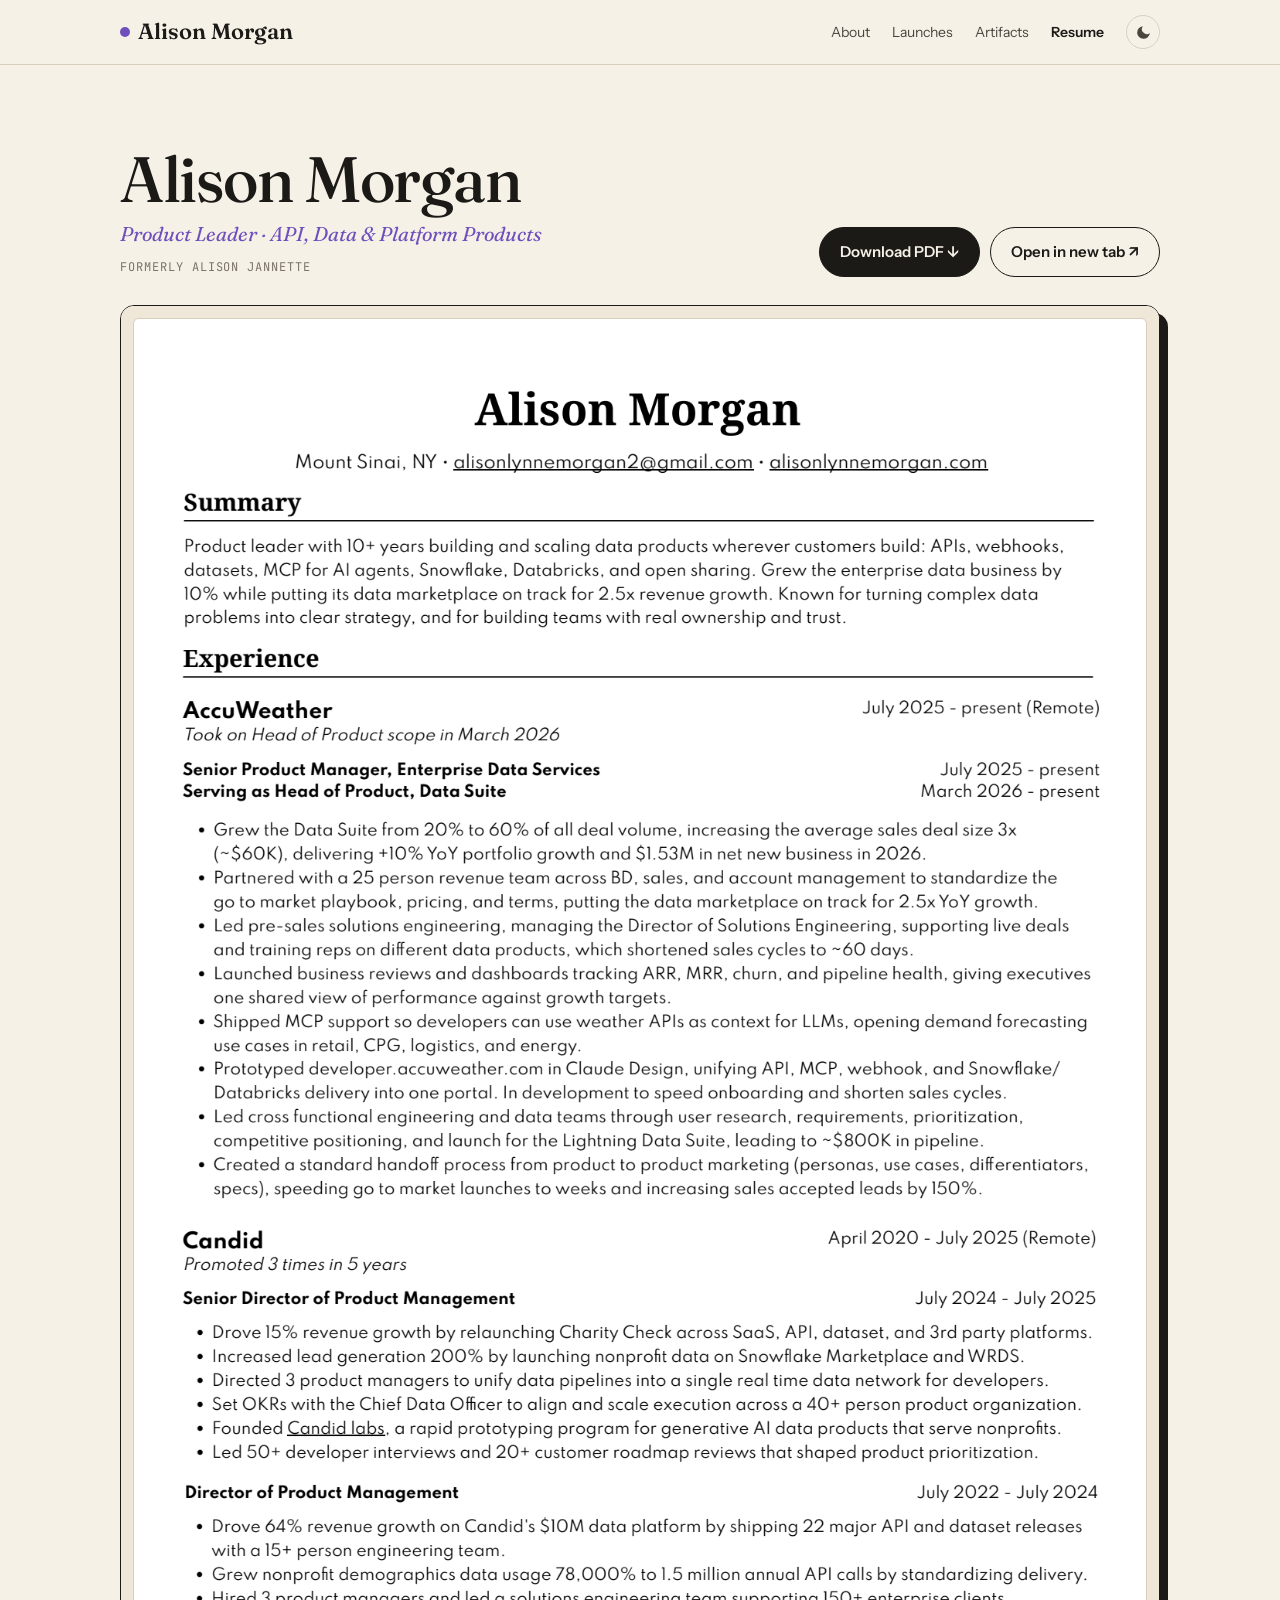
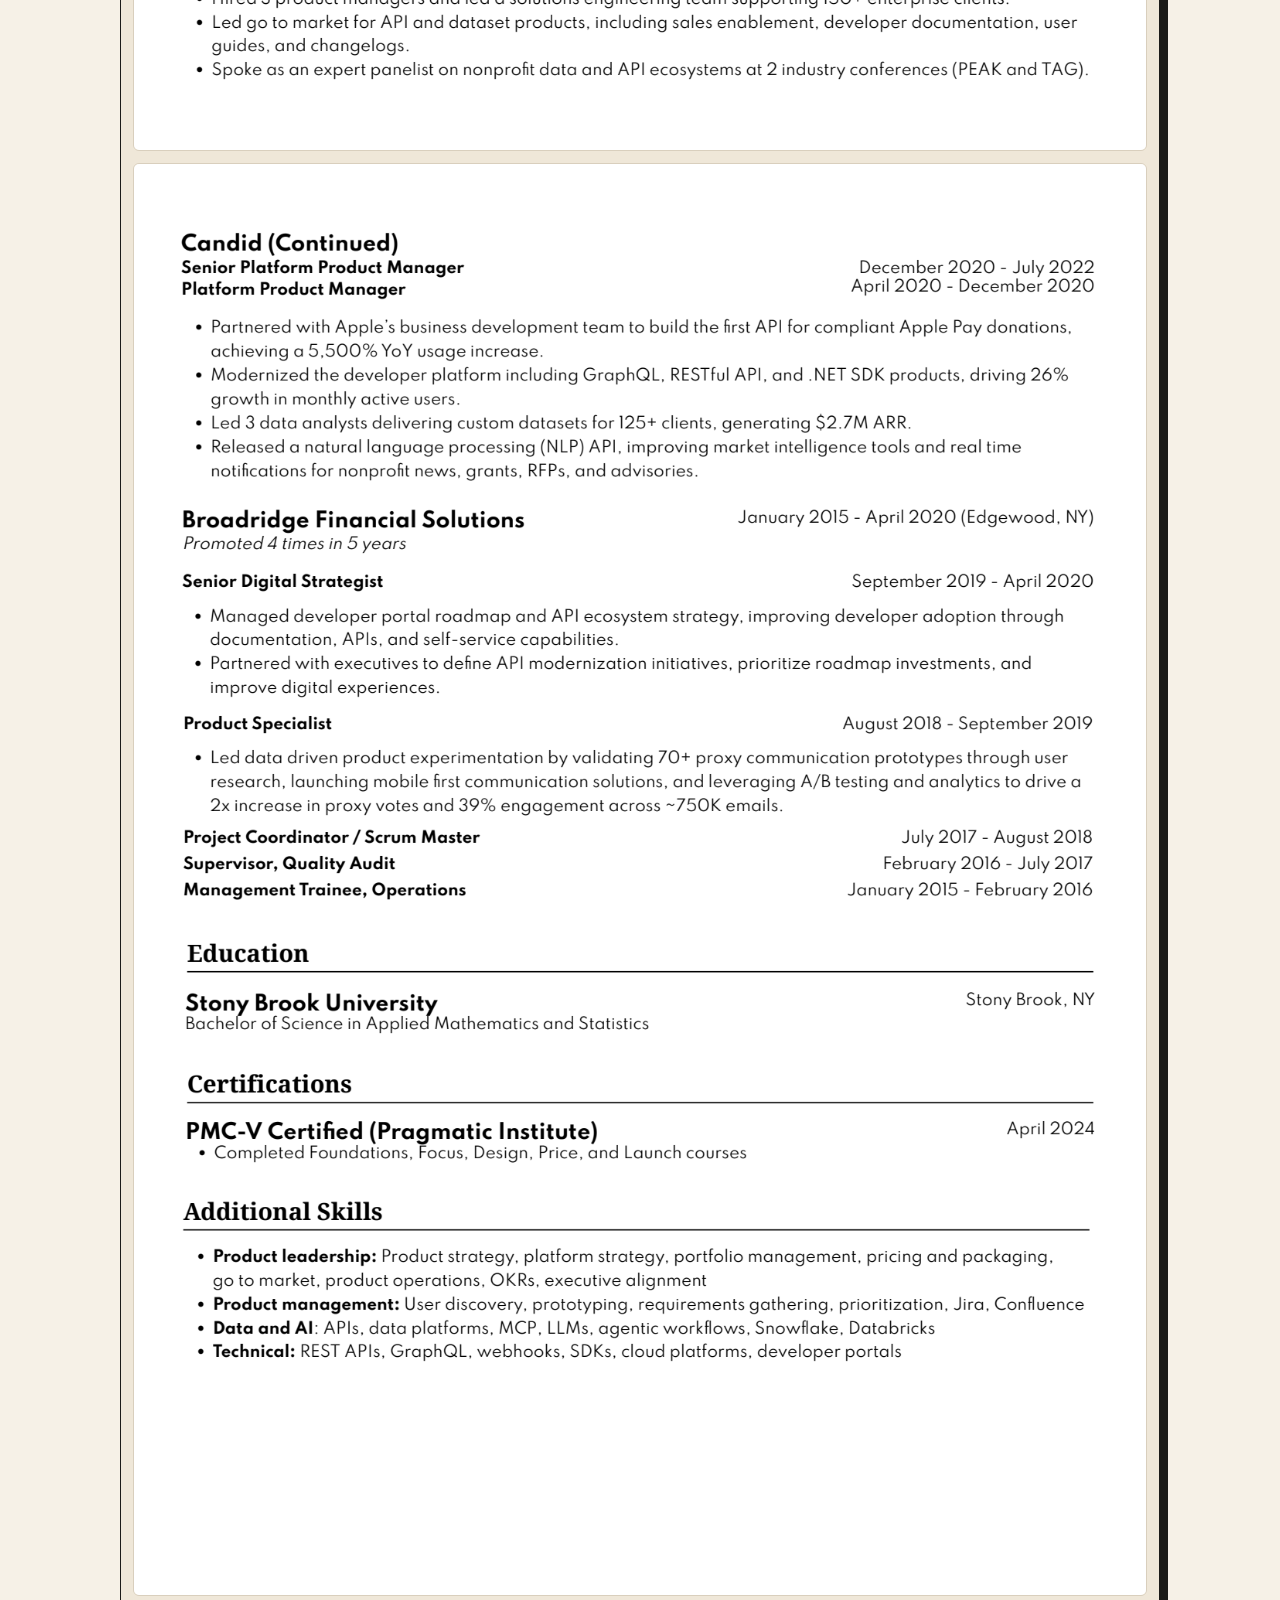
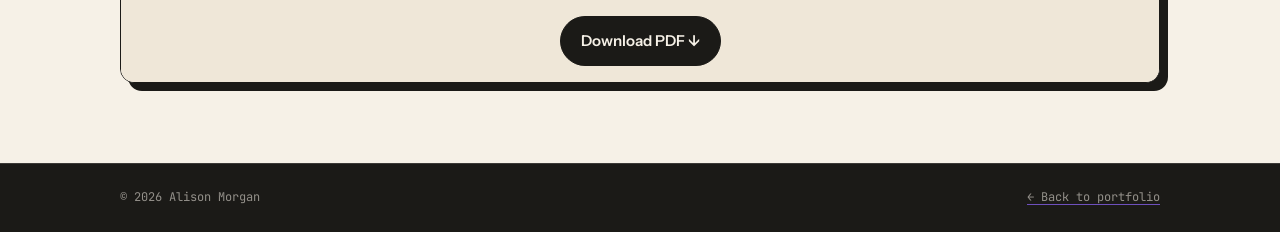
==== resume.html @ 5f5b8d7d "Platform section: sharper intro and 'How AI expands access' patterns Co-Authored-By: Claude Opus 5.5" ====
<!doctype html>
<html lang="en">
<head>
  <meta charset="utf-8">
  <meta name="viewport" content="width=device-width, initial-scale=1">
  <title>Resume — Alison Morgan</title>
  <meta name="description" content="Resume of Alison Morgan (formerly Alison Jannette), product leader for API, data, and platform products. View or download the PDF.">
  <link rel="preconnect" href="https://fonts.googleapis.com">
  <link rel="preconnect" href="https://fonts.gstatic.com" crossorigin>
  <link href="https://fonts.googleapis.com/css2?family=Fraunces:ital,opsz,wght,SOFT,WONK@0,9..144,300..700,0..100,0..1;1,9..144,300..700,0..100,0..1&family=Instrument+Sans:wght@400..700&family=JetBrains+Mono:wght@400;500&display=swap" rel="stylesheet">
  <link rel="stylesheet" href="assets/styles.css?v=20260927h">
  <script>try{var t=localStorage.getItem("theme");if(t==="light"||t==="dark")document.documentElement.setAttribute("data-theme",t);}catch(e){}</script>
  <link rel="icon" href="data:image/svg+xml,<svg xmlns='http://www.w3.org/2000/svg' viewBox='0 0 100 100'><circle cx='50' cy='50' r='40' fill='%236e50bd'/></svg>">
</head>
<body>

  <header class="nav">
    <div class="wrap">
      <a class="logo" href="./"><span class="dot"></span>Alison&nbsp;Morgan</a>
      <nav class="nav-links" aria-label="Primary">
        <a href="./#about">About</a>
        <a href="./#launches">Launches</a>
        <a href="./#artifacts">Artifacts</a>
        <a class="keep" href="resume" aria-current="page">Resume</a>
        <button class="theme-toggle" type="button" aria-label="Toggle dark mode" title="Toggle light / dark mode">
          <svg class="icon-moon" viewBox="0 0 24 24" aria-hidden="true"><path d="M21 12.8A9 9 0 1 1 11.2 3a7 7 0 0 0 9.8 9.8z"/></svg>
          <svg class="icon-sun" viewBox="0 0 24 24" aria-hidden="true"><circle cx="12" cy="12" r="4.5"/><path d="M12 1.5v3M12 19.5v3M1.5 12h3M19.5 12h3M4.6 4.6l2.1 2.1M17.3 17.3l2.1 2.1M4.6 19.4l2.1-2.1M17.3 6.7l2.1-2.1"/></svg>
        </button>
      </nav>
    </div>
  </header>

  <main class="resume-page">
    <div class="wrap">
      <div class="resume-head">
        <div>
          <h1>Alison Morgan</h1>
          <div class="role">Product Leader · API, Data &amp; Platform Products</div>
          <p class="aka">formerly Alison Jannette</p>
        </div>
        <div class="resume-actions">
          <a class="btn" href="Alison_Morgan_Resume.pdf" download="Alison_Morgan_Resume.pdf">Download PDF ↓</a>
          <a class="btn ghost" href="Alison_Morgan_Resume.pdf" target="_blank" rel="noopener">Open in new tab ↗</a>
        </div>
      </div>

      <!-- To update: replace Alison_Morgan_Resume.pdf and the page images in assets/resume/ -->
      <div class="resume-embed">
        <object class="resume-pdf" data="Alison_Morgan_Resume.pdf#navpanes=0&amp;pagemode=none&amp;view=FitH" type="application/pdf" aria-label="Alison Morgan resume (PDF)">
          <!-- Shown when the browser can't display PDFs inline -->
          <div class="resume-pages resume-fallback">
            <img src="assets/resume/page-1.png" alt="Alison Morgan resume, page 1" width="1309" height="1851">
            <img src="assets/resume/page-2.png" alt="Alison Morgan resume, page 2" width="1309" height="1851" loading="lazy">
          </div>
        </object>
        <div class="resume-pages resume-mobile">
          <img src="assets/resume/page-1.png" alt="Alison Morgan resume, page 1" width="1309" height="1851">
          <img src="assets/resume/page-2.png" alt="Alison Morgan resume, page 2" width="1309" height="1851" loading="lazy">
          <a class="btn" href="Alison_Morgan_Resume.pdf" download="Alison_Morgan_Resume.pdf">Download PDF ↓</a>
        </div>
      </div>
    </div>
  </main>

  <footer>
    <div class="wrap">
      <span>© <span data-year>2026</span> Alison Morgan</span>
      <span><a href="./">← Back to portfolio</a></span>
    </div>
  </footer>

  <script src="assets/script.js?v=20260927h"></script>
</body>
</html>
---- assets/styles.css ----
/* ==========================================================================
   Product Portfolio — styles
   Modern + classic by default. A little funky once you flip "after hours".
   ========================================================================== */

:root {
  --paper: #f6f1e7;
  --paper-2: #efe7d8;
  --card: #fffdf8;
  --ink: #1b1a17;
  --ink-2: #4a463f;
  --muted: #7a7368;
  --line: #d9cfbd;
  --accent: #6e50bd;        /* lavender */
  --accent-ink: #fffdf8;
  --pop: #3b5bdb;           /* cobalt */
  --sun: #cbb8f2;           /* light lilac */
  --mint: #9ad1b9;
  --on-ink-accent: var(--sun); /* accent used on ink-colored sections */
  --on-accent: #ffffff;       /* text on the accent color */

  --serif: "Fraunces", Georgia, "Times New Roman", serif;
  --sans: "Instrument Sans", "Helvetica Neue", Arial, sans-serif;
  --mono: "JetBrains Mono", ui-monospace, Menlo, monospace;

  --radius: 14px;
  --maxw: 1120px;
  --gutter: clamp(16px, 4vw, 40px);
  --shadow: 4px 4px 0 var(--ink);
}

@media (prefers-color-scheme: dark) {
  :root:not([data-theme="light"]) {
    --paper: #16150f;
    --paper-2: #1e1c16;
    --card: #211f18;
    --ink: #f3ecdd;
    --ink-2: #cfc6b4;
    --muted: #978f80;
    --line: #3a362c;
    --accent: #b9a3ff;
    --accent-ink: #16150f;
    --pop: #8aa2ff;
    --on-ink-accent: #6e50bd;
    --on-accent: #16150f;
  }
}
:root[data-theme="dark"] {
  --paper: #16150f;
  --paper-2: #1e1c16;
  --card: #211f18;
  --ink: #f3ecdd;
  --ink-2: #cfc6b4;
  --muted: #978f80;
  --line: #3a362c;
  --accent: #b9a3ff;
  --accent-ink: #16150f;
  --pop: #8aa2ff;
  --on-ink-accent: #6e50bd;
  --on-accent: #16150f;
}

/* ---------- After-hours (weird) mode palette ---------- */
body.weird {
  --accent: #ff3d8b;        /* hot pink */
  --pop: #7c3aed;           /* grape */
  --sun: #c6f432;           /* chartreuse */
}

/* ---------- Base ---------- */
*, *::before, *::after { box-sizing: border-box; }
html { scroll-behavior: smooth; }
body {
  margin: 0;
  background: var(--paper);
  color: var(--ink);
  font-family: var(--sans);
  font-size: 17px;
  line-height: 1.6;
  -webkit-font-smoothing: antialiased;
  transition: background-color .4s ease, color .4s ease;
}
img { max-width: 100%; display: block; }
a { color: inherit; text-decoration-color: var(--accent); text-underline-offset: 3px; }
a:hover { color: var(--accent); }
::selection { background: var(--sun); color: #1b1a17; }

.wrap { max-width: var(--maxw); margin: 0 auto; padding: 0 var(--gutter); }

h1, h2, h3 {
  font-family: var(--serif);
  font-weight: 500;
  line-height: 1.05;
  letter-spacing: -0.02em;
  margin: 0;
  font-variation-settings: "SOFT" 0, "WONK" 0;
  transition: font-variation-settings .5s ease;
}
body.weird h1, body.weird h2, body.weird h3 {
  font-variation-settings: "SOFT" 100, "WONK" 1;
}

.eyebrow {
  font-family: var(--mono);
  font-size: 12px;
  letter-spacing: .14em;
  text-transform: uppercase;
  color: var(--muted);
  display: inline-flex;
  align-items: center;
  gap: 10px;
}
.eyebrow::before {
  content: "";
  flex: none;
  width: 22px; height: 2px;
  background: var(--accent);
}
.hero .eyebrow { align-items: flex-start; line-height: 1.6; }
.hero .eyebrow::before { margin-top: .75em; }
@media (max-width: 1100px) { .hero .eyebrow { letter-spacing: .06em; } }
@media (max-width: 520px) {
  .hero .eyebrow { font-size: min(10px, 2.6vw); letter-spacing: 0; white-space: nowrap; }
  .hero .eyebrow::before { display: none; }
}

/* ---------- Nav ---------- */
.nav {
  position: sticky; top: 0; z-index: 50;
  background: color-mix(in srgb, var(--paper) 88%, transparent);
  backdrop-filter: blur(10px);
  border-bottom: 1px solid var(--line);
}
.nav .wrap {
  display: flex; align-items: center; justify-content: space-between;
  gap: 16px; height: 64px;
}
.logo {
  font-family: var(--serif);
  font-size: 22px;
  font-weight: 600;
  text-decoration: none;
  display: inline-flex; align-items: center; gap: 8px;
}
.logo .dot {
  width: 10px; height: 10px; border-radius: 50%;
  background: var(--accent);
  transition: transform .3s ease;
}
.logo:hover .dot { transform: scale(1.6); }
.nav-links { display: flex; align-items: center; gap: 22px; }
.nav-links a {
  font-size: 14px; text-decoration: none; color: var(--ink-2);
}
.nav-links a:hover, .nav-links a[aria-current="page"] { color: var(--ink); }
.nav-links a[aria-current="page"] { font-weight: 600; }

.theme-toggle {
  display: inline-grid; place-items: center; width: 34px; height: 34px; padding: 0;
  border-radius: 50%; border: 1px solid var(--line); background: none; color: var(--ink-2); cursor: pointer;
  transition: border-color .2s ease, color .2s ease, transform .3s ease;
}
.theme-toggle:hover { border-color: var(--ink); color: var(--ink); transform: rotate(-15deg); }
.theme-toggle svg { width: 17px; height: 17px; fill: none; stroke: currentColor; stroke-width: 1.8; stroke-linecap: round; stroke-linejoin: round; }
.theme-toggle .icon-moon path { fill: currentColor; stroke: none; }
.theme-toggle .icon-sun { display: none; }
:root[data-theme="dark"] .theme-toggle .icon-sun { display: block; }
:root[data-theme="dark"] .theme-toggle .icon-moon { display: none; }
@media (prefers-color-scheme: dark) {
  :root:not([data-theme="light"]) .theme-toggle .icon-sun { display: block; }
  :root:not([data-theme="light"]) .theme-toggle .icon-moon { display: none; }
}


.menu-btn { display: none; }

@media (max-width: 760px) {
  .nav-links a:not(.keep) { display: none; }
  .nav-links { gap: 12px; }
}

/* ---------- Buttons ---------- */
.btn {
  display: inline-flex; align-items: center; gap: 8px;
  font-family: var(--sans); font-weight: 600; font-size: 15px;
  padding: 12px 20px; border-radius: 999px;
  border: 1.5px solid var(--ink);
  background: var(--ink); color: var(--paper);
  text-decoration: none; cursor: pointer;
  transition: transform .15s ease, box-shadow .15s ease;
}
.btn:hover { color: var(--paper); transform: translate(-2px, -2px); box-shadow: 4px 4px 0 var(--accent); }
.btn.ghost { background: transparent; color: var(--ink); }
.btn.ghost:hover { color: var(--ink); box-shadow: 4px 4px 0 var(--ink); }

/* ---------- Hero ---------- */
.hero { padding: clamp(56px, 10vw, 120px) 0 clamp(40px, 7vw, 80px); position: relative; overflow: hidden; }
.hero-grid {
  display: grid; grid-template-columns: 1.4fr 1fr; gap: clamp(32px, 6vw, 72px); align-items: center;
}
.hero h1 {
  font-size: clamp(40px, 6.4vw, 84px);
  margin: 18px 0 24px;
}
.hero h1 em {
  font-style: italic; color: var(--accent);
}
.squiggle {
  position: relative; white-space: nowrap;
}
.squiggle svg {
  position: absolute; left: 0; right: 0; bottom: -0.12em; width: 100%; height: .28em;
  overflow: visible;
}
.squiggle path { stroke: var(--sun); stroke-width: 6; fill: none; stroke-linecap: round; }
.aka {
  font-family: var(--mono); font-size: 12px; letter-spacing: .08em; text-transform: uppercase;
  color: var(--muted); margin: 0;
}
.hero .aka { margin: 6px 0 20px; }
.resume-head .aka { margin-top: 8px; }
.hero .lede { font-size: clamp(18px, 2vw, 21px); color: var(--ink-2); max-width: 34em; margin: 0 0 32px; }
.hero-cta { display: flex; flex-wrap: wrap; gap: 12px; }

.portrait {
  position: relative; aspect-ratio: 4 / 5; max-width: 380px; justify-self: end; width: 100%;
}
.portrait .frame {
  position: absolute; inset: 0;
  border-radius: 200px 200px var(--radius) var(--radius);
  background:
    radial-gradient(circle at 30% 30%, var(--sun) 0 18%, transparent 19%),
    radial-gradient(circle at 72% 62%, var(--mint) 0 24%, transparent 25%),
    linear-gradient(160deg, var(--paper-2), var(--line));
  border: 1.5px solid var(--ink);
  overflow: hidden;
  display: grid; place-items: center;
  font-family: var(--serif); font-size: 120px; color: var(--ink);
}
.portrait .frame img { position: absolute; inset: 0; width: 100%; height: 100%; object-fit: cover; object-position: 50% 20%; }
.portrait .shadow {
  position: absolute; inset: 0; transform: translate(12px, 12px);
  border-radius: 200px 200px var(--radius) var(--radius);
  background: var(--accent); z-index: -1;
}


@media (max-width: 860px) {
  .hero-grid { grid-template-columns: 1fr; }
  .portrait { justify-self: start; max-width: 260px; order: -1; }
}

/* ---------- Marquee ---------- */
.marquee {
  border-block: 1.5px solid var(--ink);
  background: var(--ink); color: var(--paper);
  overflow: hidden; white-space: nowrap;
  font-family: var(--serif); font-style: italic; font-size: 22px;
  padding: 12px 0;
}
.marquee .track { display: inline-flex; gap: 40px; animation: scroll 70s linear infinite; padding-left: 40px; }
.marquee span::after { content: "✺"; margin-left: 40px; color: var(--on-ink-accent); font-style: normal; }
@keyframes scroll { to { transform: translateX(-50%); } }
@media (prefers-reduced-motion: reduce) {
  .marquee .track { animation: none; }
  * { transition: none !important; animation: none !important; }
}

/* ---------- Sections ---------- */
section { padding: clamp(64px, 9vw, 112px) 0; }
.section-head {
  display: flex; align-items: end; justify-content: space-between; gap: 24px; flex-wrap: wrap;
  margin-bottom: 48px;
}
.section-head h2 { font-size: clamp(38px, 5.5vw, 64px); }
.section-head p { max-width: 30em; color: var(--ink-2); margin: 0; }

/* ---------- About ---------- */
.about-grid { display: grid; grid-template-columns: 1fr 1.3fr; gap: clamp(32px, 6vw, 80px); }
.about-grid .pull {
  font-family: var(--serif); font-size: clamp(26px, 3.2vw, 36px); line-height: 1.2;
  font-style: italic; margin: 0;
}
.about-grid .pull::before { content: "“"; color: var(--accent); font-size: 1.6em; line-height: 0; vertical-align: -0.35em; margin-right: 4px; }
.about-grid .pull::after { content: "”"; color: var(--accent); font-size: 1.6em; line-height: 0; vertical-align: -0.35em; margin-left: 2px; }
.about-body p { margin: 0 0 1.1em; color: var(--ink-2); }
.principles { display: grid; grid-template-columns: repeat(3, 1fr); gap: 16px; margin-top: 56px; }
.principle {
  border-top: 1.5px solid var(--ink); padding-top: 16px;
}
.principle h3 { font-size: 22px; margin-bottom: 6px; }
.principle p { margin: 0; color: var(--ink-2); font-size: 15px; }
@media (max-width: 860px) {
  .about-grid, .principles { grid-template-columns: 1fr; }
}

/* ---------- Platform framework ---------- */
.platform { padding-top: 0; }
.pf { display: grid; gap: 16px; }
.pf-step {
  display: flex; align-items: center; gap: 10px;
  font-family: var(--mono); font-size: 13px; letter-spacing: .12em; text-transform: uppercase; color: var(--ink);
  margin-bottom: 16px;
}
.pf-step span {
  display: inline-grid; place-items: center; width: 26px; height: 26px; border-radius: 50%;
  background: var(--accent); color: var(--on-accent); font-size: 13px; letter-spacing: 0; flex: none;
}
.pf-flow { display: grid; grid-template-columns: 1fr auto 1fr auto 1fr; gap: 12px; align-items: stretch; }
.pf-stage {
  background: var(--card); border: 1.5px solid var(--ink); border-radius: var(--radius); padding: 22px;
}
.pf-stage ul { list-style: none; margin: 0; padding: 0; display: grid; gap: 14px; }
.pf-stage li { border-left: 3px solid var(--sun); padding-left: 12px; }
.pf-stage li b { display: block; font-family: var(--serif); font-weight: 500; font-size: 18px; line-height: 1.2; }
.pf-stage li span { font-size: 14px; color: var(--ink-2); }
.pf-arrow { align-self: center; font-size: 26px; color: var(--accent); line-height: 1; }
.pf-sub { margin: -6px 0 14px; font-size: 14px; color: var(--ink-2); }
.pf-channels { display: flex; flex-wrap: wrap; gap: 8px; }
.pf-channels span {
  font-family: var(--mono); font-size: 12px; padding: 6px 12px; border-radius: 999px;
  border: 1.5px solid var(--ink); background: var(--paper);
}
.pf-channels span.ai { background: var(--sun); color: #1b1a17; }
@media (max-width: 960px) {
  .pf-flow { grid-template-columns: 1fr; }
  .pf-arrow { justify-self: center; transform: rotate(90deg); }
}
.pf-enable {
  border: 1.5px dashed var(--accent); border-radius: var(--radius); padding: 22px; margin-top: 4px;
  background: color-mix(in srgb, var(--sun) 18%, transparent);
}
.pf-enable .pf-step { justify-content: center; margin-bottom: 18px; }
.pf-roles { display: grid; grid-template-columns: repeat(4, 1fr); gap: 16px; }
.pf-roles b { display: block; font-family: var(--serif); font-weight: 500; font-size: 18px; margin-bottom: 4px; }
.pf-roles span { font-size: 14px; color: var(--ink-2); }
.pf-ai {
  margin-top: 28px; display: grid; grid-template-columns: 1fr 2fr; gap: 28px; align-items: start;
}
.pf-ai-head h3 { font-size: clamp(26px, 3vw, 34px); margin-bottom: 10px; }
.pf-ai-head p { margin: 0; color: var(--ink-2); }
.pf-ai-grid { display: grid; grid-template-columns: 1fr 1fr; gap: 14px; }
.pf-ai-grid > div {
  background: var(--card); border: 1.5px solid var(--ink); border-radius: 12px; padding: 16px 18px;
}
.pf-ai-grid b { display: block; font-family: var(--serif); font-weight: 500; font-size: 18px; margin-bottom: 4px; }
.pf-ai-grid span { font-size: 14px; color: var(--ink-2); }
@media (max-width: 860px) { .pf-ai { grid-template-columns: 1fr; gap: 16px; } }
@media (max-width: 560px) { .pf-ai-grid { grid-template-columns: 1fr; } }
.pf-practice { display: grid; grid-template-columns: 1fr 1fr; gap: 14px; margin-top: 28px; }
.pf-case { border-top: 1.5px solid var(--ink); padding-top: 14px; }
.pf-case p { margin: 8px 0 0; font-size: 15px; color: var(--ink-2); }
.pf-case b { color: var(--ink); }
@media (max-width: 960px) { .pf-roles { grid-template-columns: 1fr 1fr; } }
@media (max-width: 760px) { .pf-roles, .pf-practice { grid-template-columns: 1fr; } }
.pf-note { margin: 22px 0 0; color: var(--ink-2); max-width: 46em; }
@media (max-width: 760px) {
}

/* ---------- Launches ---------- */
.launches { background: var(--paper-2); border-block: 1px solid var(--line); }
.launch-list { display: grid; gap: 28px; }
.initiative {
  background: var(--card); border: 1.5px solid var(--ink); border-radius: var(--radius);
  padding: clamp(22px, 3.5vw, 40px);
  transition: transform .2s ease, box-shadow .2s ease;
}
.initiative:hover { transform: translate(-3px, -3px); }
.initiative:nth-child(3n+1):hover { box-shadow: 6px 6px 0 var(--accent); }
.initiative:nth-child(3n+2):hover { box-shadow: 6px 6px 0 var(--pop); }
.initiative:nth-child(3n+3):hover { box-shadow: 6px 6px 0 var(--sun); }
.initiative-head { display: grid; grid-template-columns: 1fr auto; gap: 28px; align-items: start; }
.co { font-family: var(--mono); font-size: 12px; color: var(--accent); text-transform: uppercase; letter-spacing: .12em; }
.initiative h3 { font-size: clamp(28px, 3.6vw, 40px); margin: 8px 0 14px; }
.initiative-head p { margin: 0 0 16px; color: var(--ink-2); max-width: 44em; }
.tags { display: flex; flex-wrap: wrap; gap: 6px; }
.tag {
  font-family: var(--mono); font-size: 11px; padding: 4px 9px; border-radius: 999px;
  border: 1px solid var(--line); color: var(--ink-2); background: var(--paper);
}
.metrics { display: grid; gap: 14px; text-align: right; min-width: 160px; }
.metric b { display: block; font-family: var(--serif); font-size: clamp(30px, 3.4vw, 40px); font-weight: 500; line-height: 1; color: var(--accent); }
.metric span { font-size: 12px; color: var(--muted); }

.psr { display: grid; grid-template-columns: repeat(3, 1fr); gap: 24px; margin-top: 28px; padding-top: 24px; border-top: 1.5px dashed var(--line); }
.psr h4, .products h4 {
  font-family: var(--mono); font-size: 11px; font-weight: 500; letter-spacing: .14em; text-transform: uppercase;
  color: var(--muted); margin: 0 0 8px; display: flex; align-items: center; gap: 8px;
}
.psr h4::before { content: ""; width: 8px; height: 8px; border-radius: 50%; background: var(--accent); }
.psr div:nth-child(2) h4::before { background: var(--pop); }
.psr div:nth-child(3) h4::before { background: var(--sun); }
.psr p { margin: 0; font-size: 15px; color: var(--ink-2); }
.psr.four { grid-template-columns: repeat(4, 1fr); }
.psr div:nth-child(4) h4::before { background: var(--mint); }
@media (max-width: 1000px) { .psr.four { grid-template-columns: repeat(2, 1fr); } }

.products { margin-top: 28px; }
.product-grid { display: grid; grid-template-columns: repeat(2, 1fr); gap: 14px; }
.product {
  background: var(--paper); border: 1px solid var(--line); border-radius: 10px; padding: 18px;
}
.product h5 { font-family: var(--serif); font-weight: 500; font-size: 20px; margin: 0 0 6px; line-height: 1.15; }
.product p { margin: 0; font-size: 14px; color: var(--ink-2); }
.product .result { margin-top: 10px; font-family: var(--mono); font-size: 12px; color: var(--ink); }
.product .result::before { content: "→ "; color: var(--accent); }
.product .links { display: flex; flex-wrap: wrap; gap: 6px; margin-top: 10px; }
.product .links a {
  font-family: var(--mono); font-size: 11px; text-decoration: none;
  padding: 3px 9px; border-radius: 999px; border: 1px solid var(--ink); color: var(--ink);
}
.product .links a:hover { background: var(--ink); color: var(--paper); }
.product-grid.three { grid-template-columns: repeat(3, 1fr); }
.product .co { font-size: 11px; margin-bottom: 6px; }
.product h5 a { text-decoration: none; }
.more-launches { margin-top: 20px; }
.more-launches > h3 { font-size: clamp(26px, 3vw, 34px); margin-bottom: 18px; }
.more-launches .product { background: var(--card); border: 1.5px solid var(--ink); transition: transform .2s ease, box-shadow .2s ease; }
.more-launches .product:hover { transform: translate(-2px, -2px); box-shadow: 4px 4px 0 var(--ink); }
@media (max-width: 960px) { .product-grid.three { grid-template-columns: repeat(2, 1fr); } }
@media (max-width: 760px) {
  .initiative-head { grid-template-columns: 1fr; gap: 16px; }
  .metrics { text-align: left; grid-template-columns: repeat(2, 1fr); }
  .psr, .psr.four, .product-grid, .product-grid.three { grid-template-columns: 1fr; gap: 16px; }
}

/* ---------- Artifacts ---------- */
.filters { display: flex; flex-wrap: wrap; gap: 8px; margin-bottom: 28px; }
.filter {
  font-family: var(--sans); font-size: 14px; font-weight: 500;
  padding: 8px 14px; border-radius: 999px; border: 1.5px solid var(--ink);
  background: transparent; color: var(--ink); cursor: pointer;
}
.filter[aria-pressed="true"] { background: var(--ink); color: var(--paper); }
.filter:hover:not([aria-pressed="true"]) { background: var(--card); }

.artifact-grid { display: grid; grid-template-columns: repeat(3, 1fr); gap: 20px; }
@media (max-width: 960px) { .artifact-grid { grid-template-columns: repeat(2, 1fr); } }
@media (max-width: 620px) { .artifact-grid { grid-template-columns: 1fr; } }

.artifact {
  position: relative; display: flex; flex-direction: column;
  background: var(--card); border: 1.5px solid var(--ink); border-radius: var(--radius);
  overflow: hidden;
  transition: transform .2s ease, box-shadow .2s ease;
}
.artifact:hover { transform: translate(-3px, -3px) rotate(-0.4deg); box-shadow: var(--shadow); }
body.weird .artifact:nth-child(odd):hover { transform: translate(-3px, -3px) rotate(1.2deg); }
.artifact .card-link { text-decoration: none; color: inherit; }
.artifact .card-link::after { content: ""; position: absolute; inset: 0; z-index: 1; }
.artifact .card-link:focus-visible { outline: none; }
.artifact:has(.card-link:focus-visible) { outline: 3px solid var(--accent); outline-offset: 3px; }
.artifact .body { padding: 20px; display: flex; flex-direction: column; gap: 8px; flex: 1; }
.artifact .date { font-family: var(--mono); font-size: 11px; letter-spacing: .1em; text-transform: uppercase; color: var(--accent); }
.artifact h3 { font-size: 22px; }
.artifact p { margin: 0; color: var(--ink-2); font-size: 15px; }
.artifact .meta {
  margin-top: auto; padding-top: 14px; display: flex; align-items: center; gap: 10px;
  font-family: var(--mono); font-size: 11px; color: var(--muted); text-transform: uppercase; letter-spacing: .08em;
}
.artifact .meta .src { flex: 1 1 0; min-width: 0; }
.artifact .meta .go { color: var(--accent); white-space: nowrap; }
.type-tag {
  position: relative; z-index: 2; cursor: pointer;
  font-family: var(--serif); font-style: italic; font-size: 14px; text-transform: none; letter-spacing: 0;
  color: #1b1a17; padding: 2px 11px; border-radius: 999px; border: 1.5px solid #1b1a17;
  transition: transform .15s ease, box-shadow .15s ease;
}
.type-tag:hover { transform: translate(-1px, -1px); box-shadow: 2px 2px 0 #1b1a17; }
.artifact[data-type="deck"] .type-tag { background: #e3d8fb; }
.artifact[data-type="writing"] .type-tag { background: #d6efe4; }
.artifact[data-type="talk"] .type-tag { background: #f3d6ea; }
.artifact[hidden] { display: none; }

/* ---------- Contact ---------- */
.contact { background: var(--ink); color: var(--paper); text-align: center; }
.contact .eyebrow { color: color-mix(in srgb, var(--paper) 65%, transparent); }
.contact h2 { font-size: clamp(44px, 8vw, 96px); margin: 0 0 20px; }
.contact h2 em { color: var(--on-ink-accent); }
.contact p { color: color-mix(in srgb, var(--paper) 75%, transparent); max-width: 32em; margin: 0 auto 32px; }
.contact .btn { background: var(--paper); color: var(--ink); border-color: var(--paper); }
.contact .btn:hover { color: var(--ink); box-shadow: 4px 4px 0 var(--accent); }
.contact .btn.ghost { background: transparent; color: var(--paper); }
.contact .btn.ghost:hover { color: var(--paper); }
.contact .hero-cta { justify-content: center; }

footer {
  background: var(--ink); color: color-mix(in srgb, var(--paper) 55%, transparent);
  border-top: 1px solid color-mix(in srgb, var(--paper) 15%, transparent);
  font-family: var(--mono); font-size: 12px; padding: 24px 0;
}
footer .wrap { display: flex; justify-content: space-between; gap: 16px; flex-wrap: wrap; }
footer a { color: inherit; }

/* ---------- After-hours: hidden things ---------- */
body:not(.weird) .after-hours { display: none !important; }

.fun-fact {
  font-family: var(--mono); font-size: 13px; color: var(--pop);
  border: 1.5px dashed var(--pop); border-radius: 10px; padding: 10px 14px;
  margin-top: 16px; animation: pop-in .4s cubic-bezier(.3,1.6,.5,1);
}
@keyframes pop-in { from { transform: scale(.85) rotate(-2deg); opacity: 0; } to { transform: none; opacity: 1; } }

.sticker {
  position: absolute; z-index: 5; pointer-events: none;
  font-family: var(--serif); font-style: italic; font-size: 15px;
  background: var(--sun); color: #1b1a17; border: 1.5px solid #1b1a17;
  padding: 8px 14px; border-radius: 999px; box-shadow: 3px 3px 0 #1b1a17;
  animation: pop-in .5s cubic-bezier(.3,1.6,.5,1);
}
.sticker.round {
  width: 96px; height: 96px; border-radius: 50%; display: grid; place-items: center;
  text-align: center; padding: 8px; line-height: 1.1; background: var(--accent); color: #fff;
}

body.weird {
  background-image: radial-gradient(color-mix(in srgb, var(--ink) 9%, transparent) 1px, transparent 1.2px);
  background-size: 22px 22px;
}
body.weird .logo .dot { animation: wobble 2.4s ease-in-out infinite; }
@keyframes wobble { 0%,100% { transform: scale(1); } 50% { transform: scale(1.5) translateY(-2px); } }
body.weird .hero h1 em { display: inline-block; animation: tilt 3s ease-in-out infinite; }
@keyframes tilt { 0%,100% { transform: rotate(-2deg); } 50% { transform: rotate(2deg); } }

.toast {
  position: fixed; left: 50%; bottom: 24px; transform: translate(-50%, 120px);
  background: var(--ink); color: var(--paper); font-family: var(--mono); font-size: 13px;
  padding: 12px 18px; border-radius: 999px; z-index: 100; box-shadow: 4px 4px 0 var(--accent);
  transition: transform .4s cubic-bezier(.3,1.6,.5,1); max-width: calc(100% - 32px);
}
.toast.show { transform: translate(-50%, 0); }

.confetti {
  position: fixed; top: -20px; z-index: 99; pointer-events: none;
  width: 10px; height: 14px; border-radius: 2px;
  animation: fall linear forwards;
}
@keyframes fall { to { transform: translateY(110vh) rotate(720deg); } }

/* ==========================================================================
   Resume page
   ========================================================================== */
.resume-page { padding: clamp(40px, 7vw, 80px) 0; }
.resume {
  background: var(--card); border: 1.5px solid var(--ink); border-radius: var(--radius);
  box-shadow: 8px 8px 0 var(--ink);
  display: grid; grid-template-columns: 300px 1fr; overflow: hidden;
}
.resume-top {
  grid-column: 1 / -1; padding: clamp(28px, 5vw, 48px);
  border-bottom: 1.5px solid var(--ink);
  display: flex; justify-content: space-between; align-items: end; gap: 24px; flex-wrap: wrap;
}
.resume-top h1 { font-size: clamp(44px, 6vw, 72px); }
.resume-top .role { font-family: var(--serif); font-style: italic; font-size: 22px; color: var(--accent); margin-top: 8px; }
.resume-actions { display: flex; gap: 10px; flex-wrap: wrap; }

.resume aside {
  background: var(--paper-2); border-right: 1.5px solid var(--ink);
  padding: clamp(24px, 4vw, 36px);
}
.resume aside h2, .resume-main h2 {
  font-family: var(--mono); font-size: 12px; font-weight: 500; letter-spacing: .14em; text-transform: uppercase;
  color: var(--muted); margin: 0 0 14px;
}
.resume aside section, .resume-main > section { padding: 0; margin-bottom: 36px; }
.resume aside section:last-child { margin-bottom: 0; }
.resume aside ul { list-style: none; padding: 0; margin: 0; font-size: 15px; }
.resume aside li { padding: 5px 0; }
.resume aside .contact-list a { text-decoration: none; }
.resume aside .contact-list a:hover { text-decoration: underline; }
.skill-cloud { display: flex; flex-wrap: wrap; gap: 6px; }
.skill-cloud .tag { background: var(--card); }
.edu b { display: block; font-family: var(--serif); font-weight: 500; font-size: 18px; }
.edu span { color: var(--muted); font-size: 14px; }

.resume-main { padding: clamp(24px, 4vw, 44px); }
.summary { font-family: var(--serif); font-size: 21px; line-height: 1.45; margin: 0; }

.job { position: relative; padding-left: 28px; padding-bottom: 32px; border-left: 1.5px solid var(--line); }
.job:last-child { padding-bottom: 0; border-left-color: transparent; }
.job::before {
  content: ""; position: absolute; left: -8px; top: 6px;
  width: 14px; height: 14px; border-radius: 50%;
  background: var(--card); border: 2px solid var(--accent);
}
.job:first-child::before { background: var(--accent); }
.job-head { display: flex; justify-content: space-between; gap: 12px; flex-wrap: wrap; align-items: baseline; }
.job h3 { font-size: 24px; }
.job .when { font-family: var(--mono); font-size: 12px; color: var(--muted); }
.job .org { font-weight: 600; margin: 4px 0 10px; }
.job .org span { font-weight: 400; color: var(--muted); }
.job ul { margin: 0; padding-left: 18px; color: var(--ink-2); }
.job li { margin-bottom: 6px; }
.job li::marker { color: var(--accent); }

@media (max-width: 860px) {
  .resume { grid-template-columns: 1fr; }
  .resume aside { border-right: 0; border-bottom: 1.5px solid var(--ink); }
}

/* ---------- Resume PDF embed ---------- */
.resume-head {
  display: flex; justify-content: space-between; align-items: end; gap: 20px; flex-wrap: wrap;
  margin-bottom: 28px;
}
.resume-head h1 { font-size: clamp(40px, 6vw, 64px); }
.resume-head .role { font-family: var(--serif); font-style: italic; font-size: 20px; color: var(--accent); margin-top: 6px; }
.resume-embed {
  border: 1.5px solid var(--ink); border-radius: var(--radius); overflow: hidden;
  box-shadow: 8px 8px 0 var(--ink); background: var(--card);
}
.resume-pdf { display: block; width: 100%; height: min(1150px, 85vh); border: 0; background: #fff; }
.resume-pages { display: grid; gap: 12px; padding: 12px; background: var(--paper-2); }
.resume-pages img { width: 100%; height: auto; border: 1px solid var(--line); border-radius: 6px; background: #fff; }
.resume-pages .btn { justify-self: center; margin: 8px 0 4px; }
.resume-fallback { min-height: 100%; }
.resume-mobile { display: none; }
.no-pdf-viewer .resume-pdf { display: none; }
.no-pdf-viewer .resume-mobile { display: grid; }
@media (max-width: 760px) {
  .resume-pdf { display: none; }
  .resume-mobile { display: grid; }
  .resume-embed { box-shadow: 5px 5px 0 var(--ink); }
}

/* ---------- Print (resume) ---------- */
@media print {
  :root { --paper: #fff; --card: #fff; --paper-2: #f6f3ee; --ink: #111; --ink-2: #333; --muted: #666; --line: #ccc; --accent: #5f43ad; }
  body, body.weird { background: #fff !important; font-size: 11pt; }
  .nav, footer, .resume-actions, .after-hours, .sticker, .toast, .no-print { display: none !important; }
  .resume-page { padding: 0; }
  .resume { box-shadow: none; border: 0; }
  .wrap { max-width: none; padding: 0; }
  .job { break-inside: avoid; }
  a { text-decoration: none; }
}
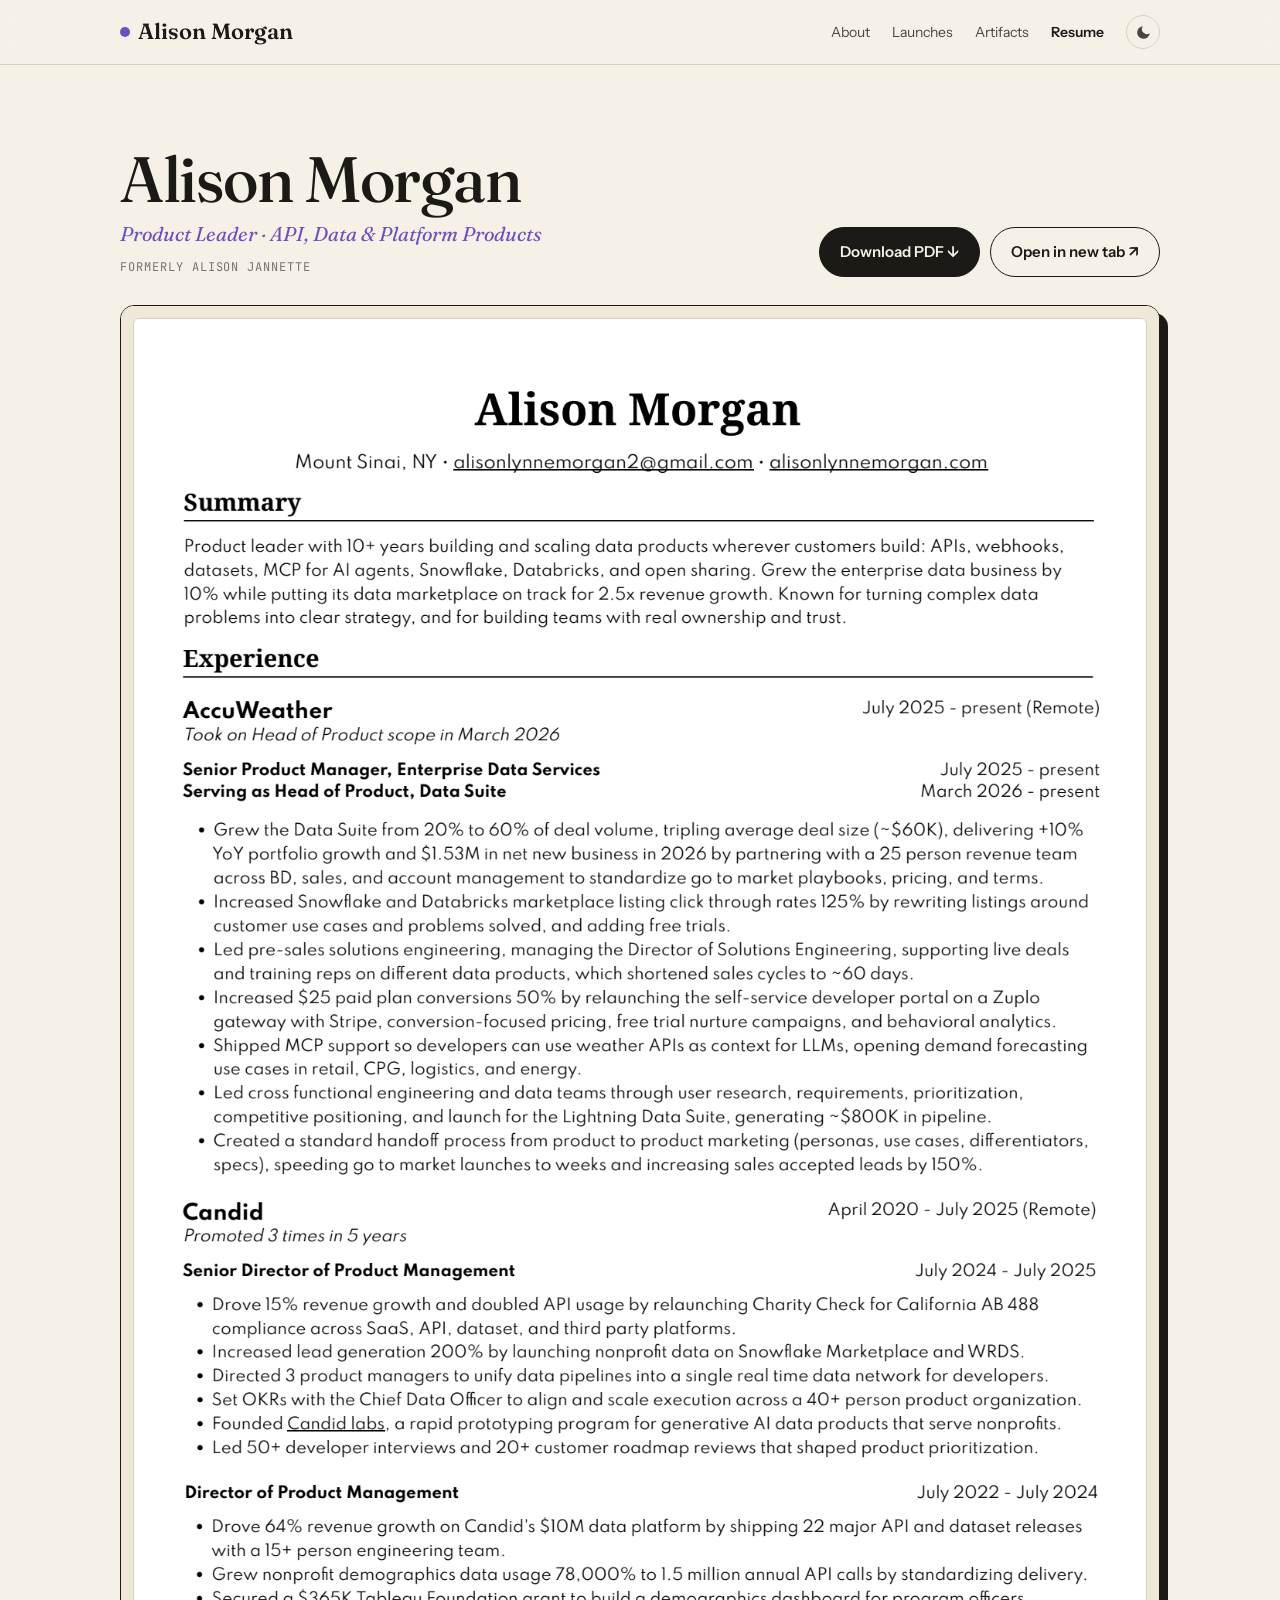
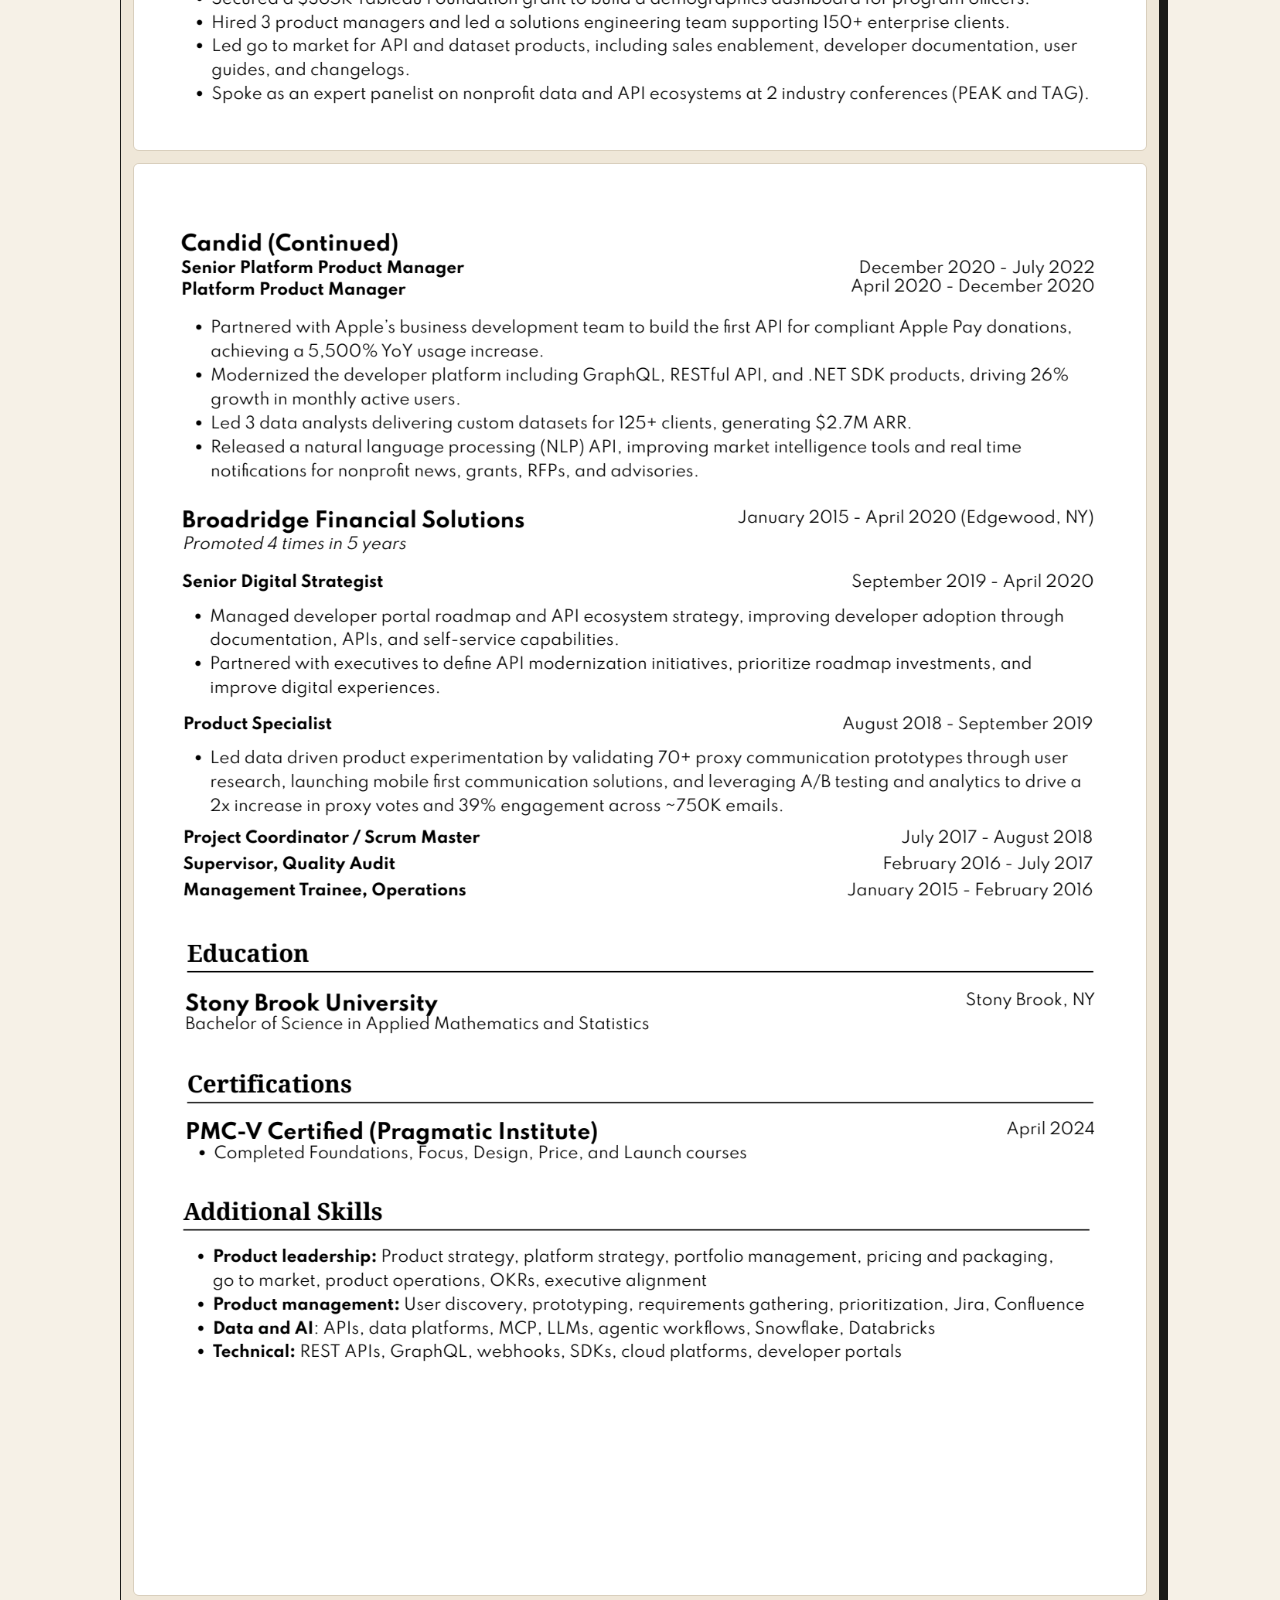
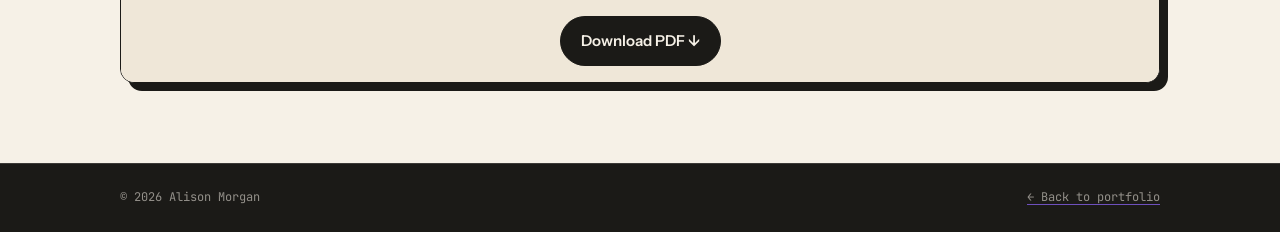
==== commit 5a1fbc92: "Update resume PDF to latest version Co-Authored-By: Claude Opus 5.5 <noreply@anthropic.com> Claude-S" ====
--- a/resume.html
+++ b/resume.html
@@ -8,7 +8,7 @@
   <link rel="preconnect" href="https://fonts.googleapis.com">
   <link rel="preconnect" href="https://fonts.gstatic.com" crossorigin>
   <link href="https://fonts.googleapis.com/css2?family=Fraunces:ital,opsz,wght,SOFT,WONK@0,9..144,300..700,0..100,0..1;1,9..144,300..700,0..100,0..1&family=Instrument+Sans:wght@400..700&family=JetBrains+Mono:wght@400;500&display=swap" rel="stylesheet">
-  <link rel="stylesheet" href="assets/styles.css?v=20260927h">
+  <link rel="stylesheet" href="assets/styles.css?v=20260927j">
   <script>try{var t=localStorage.getItem("theme");if(t==="light"||t==="dark")document.documentElement.setAttribute("data-theme",t);}catch(e){}</script>
   <link rel="icon" href="data:image/svg+xml,<svg xmlns='http://www.w3.org/2000/svg' viewBox='0 0 100 100'><circle cx='50' cy='50' r='40' fill='%236e50bd'/></svg>">
 </head>
@@ -39,24 +39,24 @@
           <p class="aka">formerly Alison Jannette</p>
         </div>
         <div class="resume-actions">
-          <a class="btn" href="Alison_Morgan_Resume.pdf" download="Alison_Morgan_Resume.pdf">Download PDF ↓</a>
-          <a class="btn ghost" href="Alison_Morgan_Resume.pdf" target="_blank" rel="noopener">Open in new tab ↗</a>
+          <a class="btn" href="Alison_Morgan_Resume.pdf?v=r2" download="Alison_Morgan_Resume.pdf">Download PDF ↓</a>
+          <a class="btn ghost" href="Alison_Morgan_Resume.pdf?v=r2" target="_blank" rel="noopener">Open in new tab ↗</a>
         </div>
       </div>
 
       <!-- To update: replace Alison_Morgan_Resume.pdf and the page images in assets/resume/ -->
       <div class="resume-embed">
-        <object class="resume-pdf" data="Alison_Morgan_Resume.pdf#navpanes=0&amp;pagemode=none&amp;view=FitH" type="application/pdf" aria-label="Alison Morgan resume (PDF)">
+        <object class="resume-pdf" data="Alison_Morgan_Resume.pdf?v=r2#navpanes=0&amp;pagemode=none&amp;view=FitH" type="application/pdf" aria-label="Alison Morgan resume (PDF)">
           <!-- Shown when the browser can't display PDFs inline -->
           <div class="resume-pages resume-fallback">
-            <img src="assets/resume/page-1.png" alt="Alison Morgan resume, page 1" width="1309" height="1851">
-            <img src="assets/resume/page-2.png" alt="Alison Morgan resume, page 2" width="1309" height="1851" loading="lazy">
+            <img src="assets/resume/page-1.png?v=r2" alt="Alison Morgan resume, page 1" width="1309" height="1851">
+            <img src="assets/resume/page-2.png?v=r2" alt="Alison Morgan resume, page 2" width="1309" height="1851" loading="lazy">
           </div>
         </object>
         <div class="resume-pages resume-mobile">
-          <img src="assets/resume/page-1.png" alt="Alison Morgan resume, page 1" width="1309" height="1851">
-          <img src="assets/resume/page-2.png" alt="Alison Morgan resume, page 2" width="1309" height="1851" loading="lazy">
-          <a class="btn" href="Alison_Morgan_Resume.pdf" download="Alison_Morgan_Resume.pdf">Download PDF ↓</a>
+          <img src="assets/resume/page-1.png?v=r2" alt="Alison Morgan resume, page 1" width="1309" height="1851">
+          <img src="assets/resume/page-2.png?v=r2" alt="Alison Morgan resume, page 2" width="1309" height="1851" loading="lazy">
+          <a class="btn" href="Alison_Morgan_Resume.pdf?v=r2" download="Alison_Morgan_Resume.pdf">Download PDF ↓</a>
         </div>
       </div>
     </div>
@@ -69,6 +69,6 @@
     </div>
   </footer>
 
-  <script src="assets/script.js?v=20260927h"></script>
+  <script src="assets/script.js?v=20260927j"></script>
 </body>
 </html>
--- a/assets/styles.css
+++ b/assets/styles.css
@@ -296,6 +296,7 @@
 
 /* ---------- Platform framework ---------- */
 .platform { padding-top: 0; }
+.platform .section-head p { max-width: none; flex: 1 1 100%; font-size: clamp(18px, 1.8vw, 21px); }
 .pf { display: grid; gap: 16px; }
 .pf-step {
   display: flex; align-items: center; gap: 10px;
@@ -339,6 +340,9 @@
 }
 .pf-ai-head h3 { font-size: clamp(26px, 3vw, 34px); margin-bottom: 10px; }
 .pf-ai-head p { margin: 0; color: var(--ink-2); }
+.pf-ai-head .pf-ai-more { margin-top: 14px; font-size: 15px; }
+.pf-ai-more a { color: var(--accent); font-weight: 600; text-decoration: none; }
+.pf-ai-more a:hover { text-decoration: underline; }
 .pf-ai-grid { display: grid; grid-template-columns: 1fr 1fr; gap: 14px; }
 .pf-ai-grid > div {
   background: var(--card); border: 1.5px solid var(--ink); border-radius: 12px; padding: 16px 18px;
@@ -353,7 +357,6 @@
 .pf-case b { color: var(--ink); }
 @media (max-width: 960px) { .pf-roles { grid-template-columns: 1fr 1fr; } }
 @media (max-width: 760px) { .pf-roles, .pf-practice { grid-template-columns: 1fr; } }
-.pf-note { margin: 22px 0 0; color: var(--ink-2); max-width: 46em; }
 @media (max-width: 760px) {
 }
 
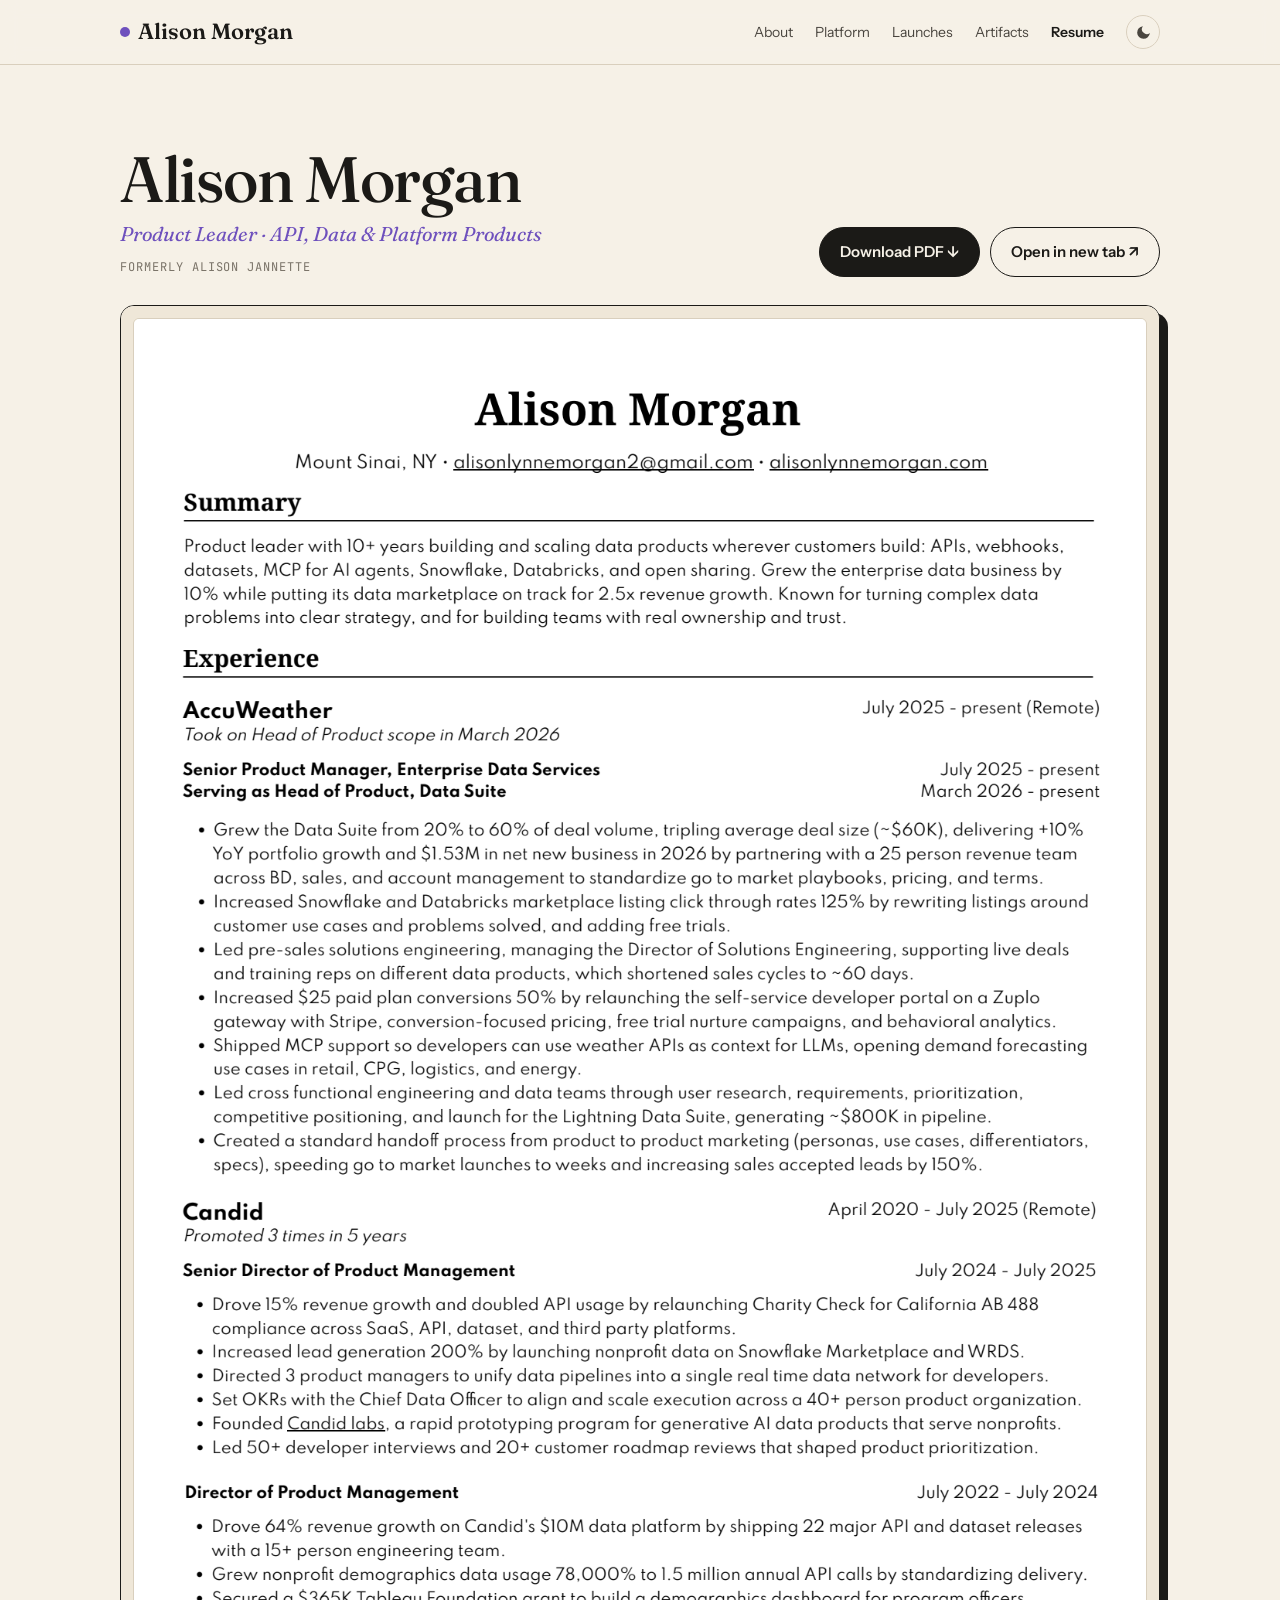
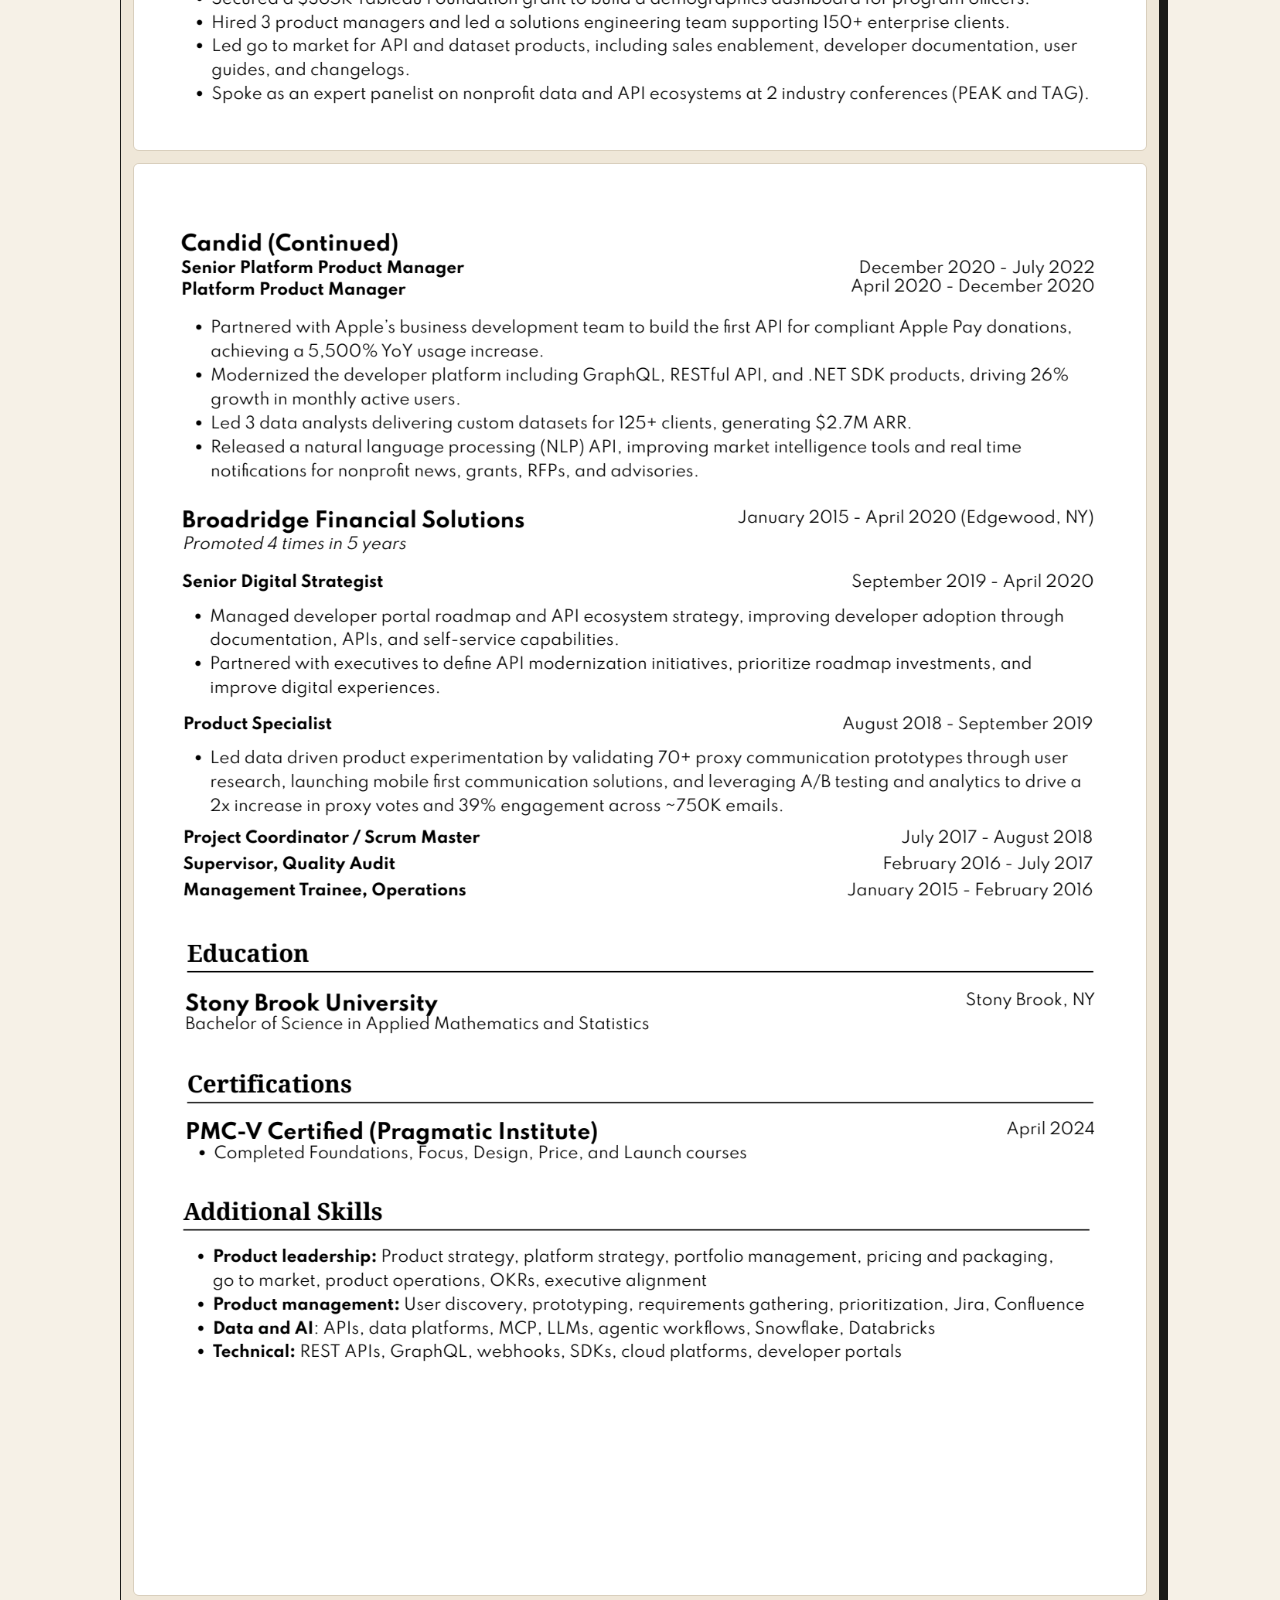
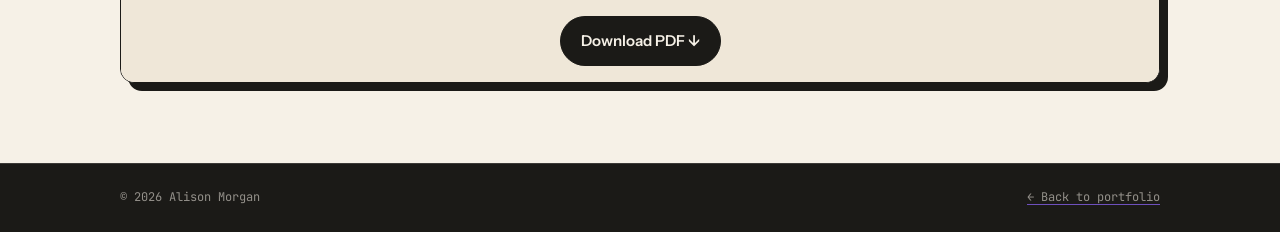
==== commit b1b9ab2a: "Remove KPI ticker, tint platform section, add Platform to nav, Shoptalk Fall 2026 Also offsets ancho" ====
--- a/resume.html
+++ b/resume.html
@@ -8,7 +8,7 @@
   <link rel="preconnect" href="https://fonts.googleapis.com">
   <link rel="preconnect" href="https://fonts.gstatic.com" crossorigin>
   <link href="https://fonts.googleapis.com/css2?family=Fraunces:ital,opsz,wght,SOFT,WONK@0,9..144,300..700,0..100,0..1;1,9..144,300..700,0..100,0..1&family=Instrument+Sans:wght@400..700&family=JetBrains+Mono:wght@400;500&display=swap" rel="stylesheet">
-  <link rel="stylesheet" href="assets/styles.css?v=20260927j">
+  <link rel="stylesheet" href="assets/styles.css?v=20261003b">
   <script>try{var t=localStorage.getItem("theme");if(t==="light"||t==="dark")document.documentElement.setAttribute("data-theme",t);}catch(e){}</script>
   <link rel="icon" href="data:image/svg+xml,<svg xmlns='http://www.w3.org/2000/svg' viewBox='0 0 100 100'><circle cx='50' cy='50' r='40' fill='%236e50bd'/></svg>">
 </head>
@@ -19,6 +19,7 @@
       <a class="logo" href="./"><span class="dot"></span>Alison&nbsp;Morgan</a>
       <nav class="nav-links" aria-label="Primary">
         <a href="./#about">About</a>
+        <a href="./#platform">Platform</a>
         <a href="./#launches">Launches</a>
         <a href="./#artifacts">Artifacts</a>
         <a class="keep" href="resume" aria-current="page">Resume</a>
@@ -69,6 +70,6 @@
     </div>
   </footer>
 
-  <script src="assets/script.js?v=20260927j"></script>
+  <script src="assets/script.js?v=20261003b"></script>
 </body>
 </html>
--- a/assets/styles.css
+++ b/assets/styles.css
@@ -70,6 +70,7 @@
 /* ---------- Base ---------- */
 *, *::before, *::after { box-sizing: border-box; }
 html { scroll-behavior: smooth; }
+section[id] { scroll-margin-top: 64px; }
 body {
   margin: 0;
   background: var(--paper);
@@ -250,19 +251,7 @@
   .portrait { justify-self: start; max-width: 260px; order: -1; }
 }
 
-/* ---------- Marquee ---------- */
-.marquee {
-  border-block: 1.5px solid var(--ink);
-  background: var(--ink); color: var(--paper);
-  overflow: hidden; white-space: nowrap;
-  font-family: var(--serif); font-style: italic; font-size: 22px;
-  padding: 12px 0;
-}
-.marquee .track { display: inline-flex; gap: 40px; animation: scroll 70s linear infinite; padding-left: 40px; }
-.marquee span::after { content: "✺"; margin-left: 40px; color: var(--on-ink-accent); font-style: normal; }
-@keyframes scroll { to { transform: translateX(-50%); } }
 @media (prefers-reduced-motion: reduce) {
-  .marquee .track { animation: none; }
   * { transition: none !important; animation: none !important; }
 }
 
@@ -295,7 +284,10 @@
 }
 
 /* ---------- Platform framework ---------- */
-.platform { padding-top: 0; }
+.platform {
+  background: color-mix(in srgb, var(--sun) 22%, var(--paper));
+  border-block: 1px solid var(--line);
+}
 .platform .section-head p { max-width: none; flex: 1 1 100%; font-size: clamp(18px, 1.8vw, 21px); }
 .pf { display: grid; gap: 16px; }
 .pf-step {
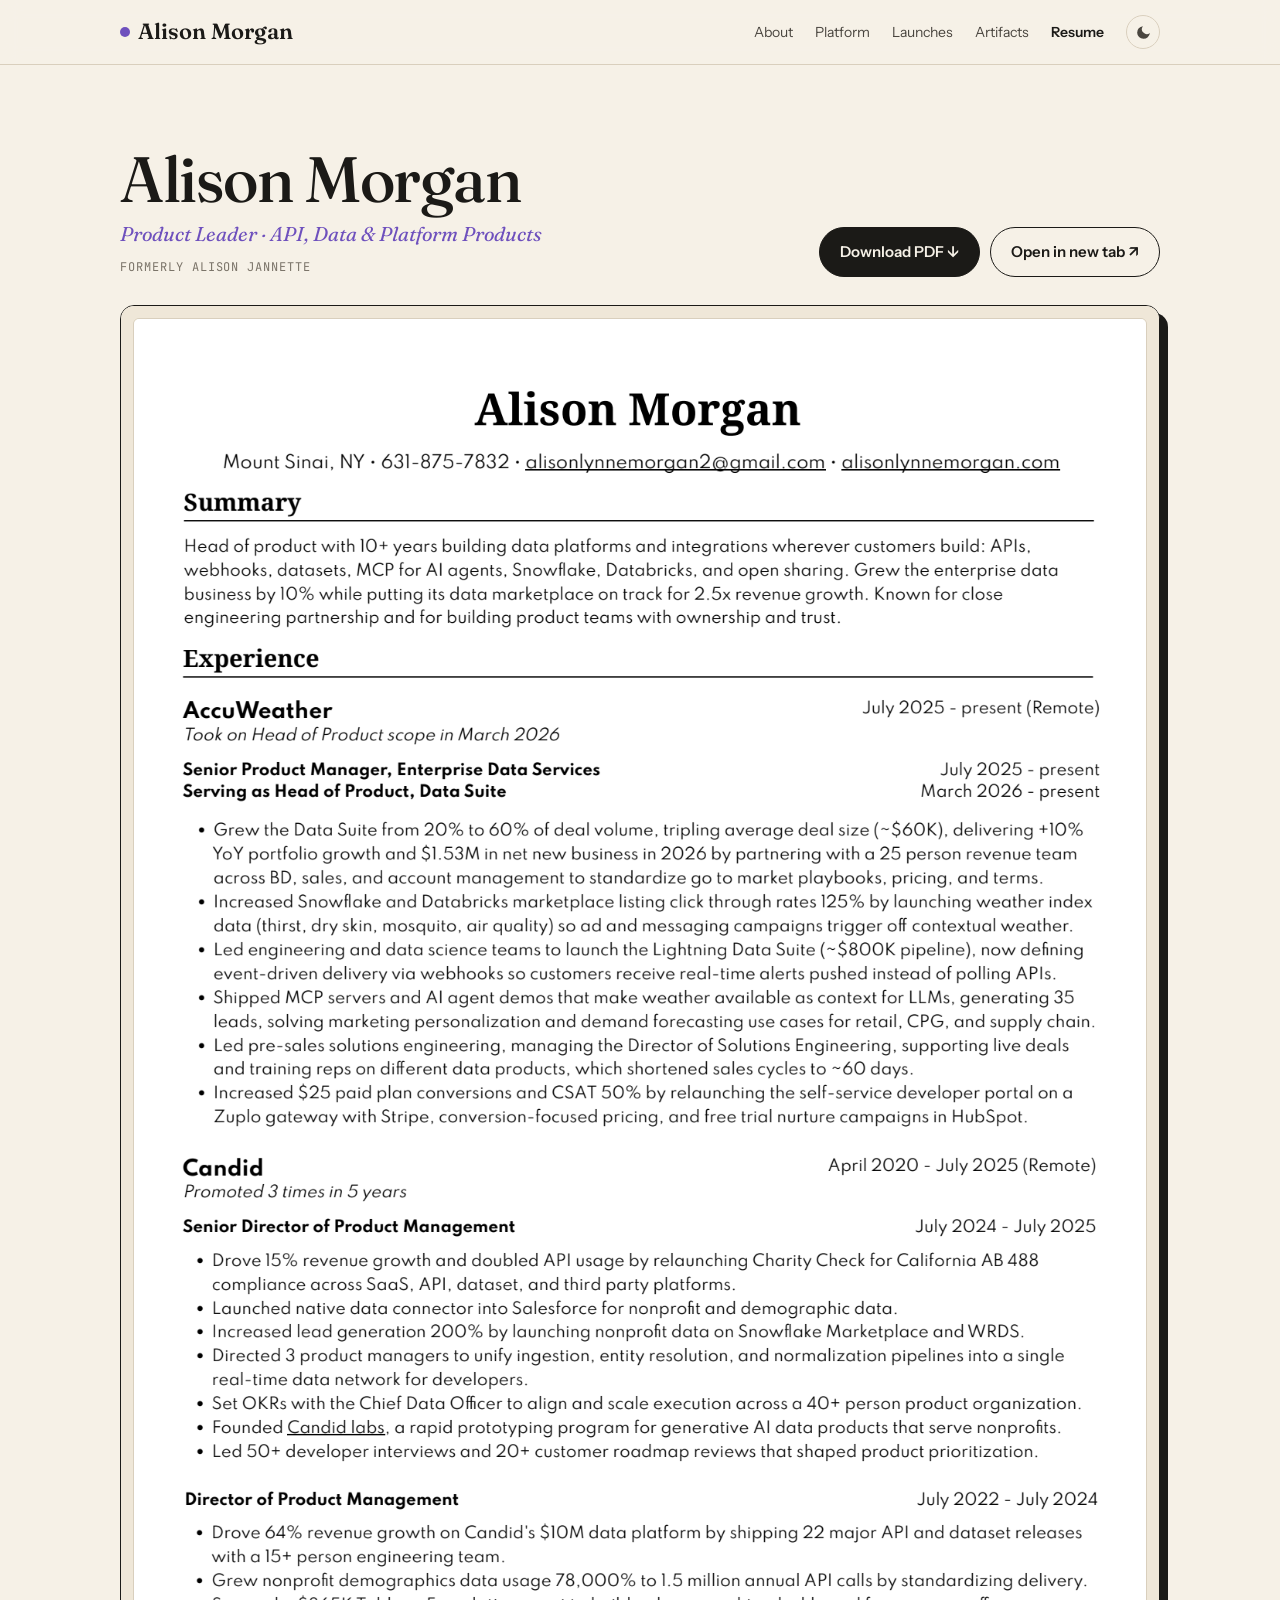
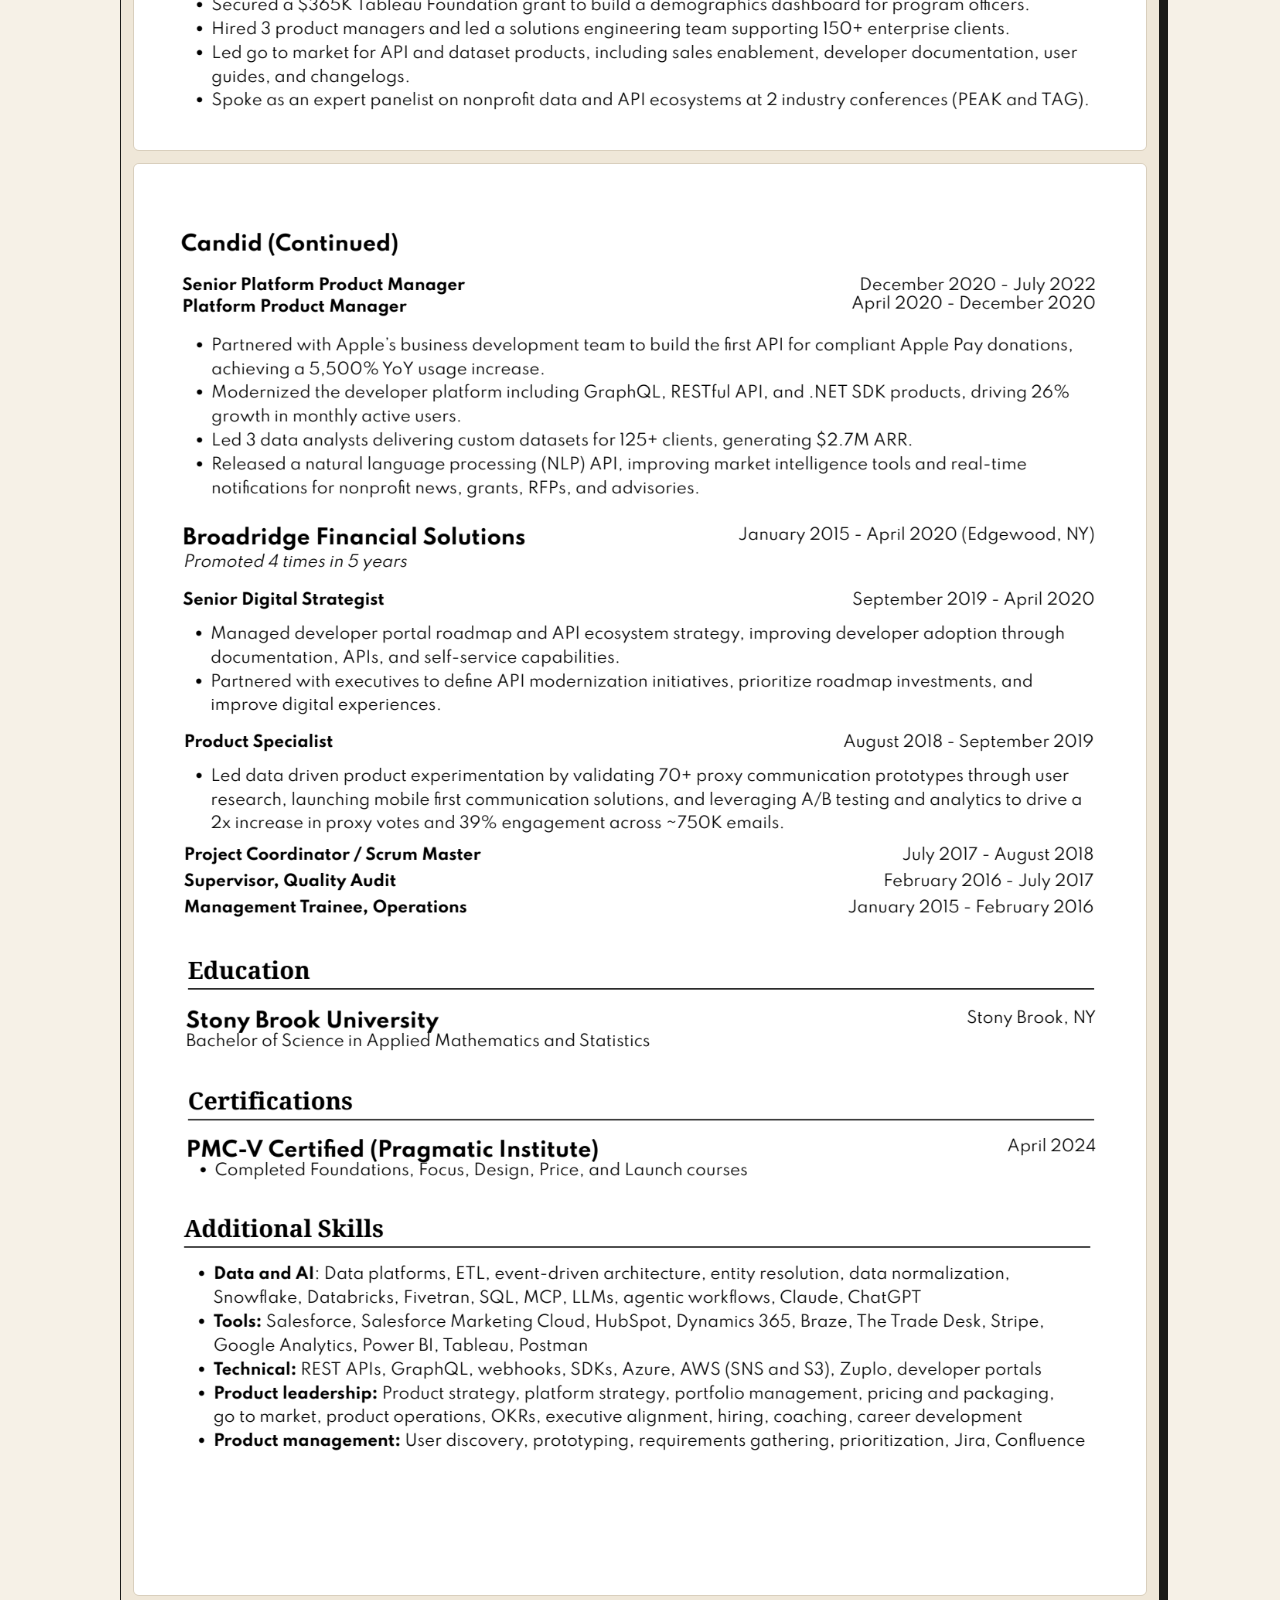
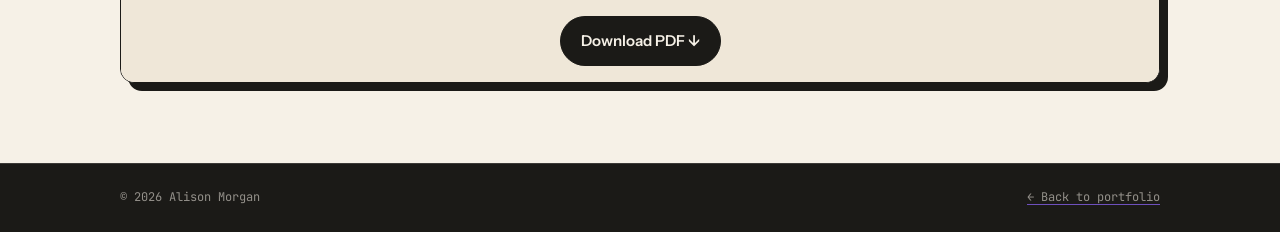
==== commit adc61c03: "Update resume PDF to 10.04.2026 version Co-Authored-By: Claude Opus 5.5 <noreply@anthropic.com> Clau" ====
--- a/resume.html
+++ b/resume.html
@@ -8,7 +8,7 @@
   <link rel="preconnect" href="https://fonts.googleapis.com">
   <link rel="preconnect" href="https://fonts.gstatic.com" crossorigin>
   <link href="https://fonts.googleapis.com/css2?family=Fraunces:ital,opsz,wght,SOFT,WONK@0,9..144,300..700,0..100,0..1;1,9..144,300..700,0..100,0..1&family=Instrument+Sans:wght@400..700&family=JetBrains+Mono:wght@400;500&display=swap" rel="stylesheet">
-  <link rel="stylesheet" href="assets/styles.css?v=20261003b">
+  <link rel="stylesheet" href="assets/styles.css?v=20261003c">
   <script>try{var t=localStorage.getItem("theme");if(t==="light"||t==="dark")document.documentElement.setAttribute("data-theme",t);}catch(e){}</script>
   <link rel="icon" href="data:image/svg+xml,<svg xmlns='http://www.w3.org/2000/svg' viewBox='0 0 100 100'><circle cx='50' cy='50' r='40' fill='%236e50bd'/></svg>">
 </head>
@@ -40,24 +40,24 @@
           <p class="aka">formerly Alison Jannette</p>
         </div>
         <div class="resume-actions">
-          <a class="btn" href="Alison_Morgan_Resume.pdf?v=r2" download="Alison_Morgan_Resume.pdf">Download PDF ↓</a>
-          <a class="btn ghost" href="Alison_Morgan_Resume.pdf?v=r2" target="_blank" rel="noopener">Open in new tab ↗</a>
+          <a class="btn" href="Alison_Morgan_Resume.pdf?v=r3" download="Alison_Morgan_Resume.pdf">Download PDF ↓</a>
+          <a class="btn ghost" href="Alison_Morgan_Resume.pdf?v=r3" target="_blank" rel="noopener">Open in new tab ↗</a>
         </div>
       </div>
 
       <!-- To update: replace Alison_Morgan_Resume.pdf and the page images in assets/resume/ -->
       <div class="resume-embed">
-        <object class="resume-pdf" data="Alison_Morgan_Resume.pdf?v=r2#navpanes=0&amp;pagemode=none&amp;view=FitH" type="application/pdf" aria-label="Alison Morgan resume (PDF)">
+        <object class="resume-pdf" data="Alison_Morgan_Resume.pdf?v=r3#navpanes=0&amp;pagemode=none&amp;view=FitH" type="application/pdf" aria-label="Alison Morgan resume (PDF)">
           <!-- Shown when the browser can't display PDFs inline -->
           <div class="resume-pages resume-fallback">
-            <img src="assets/resume/page-1.png?v=r2" alt="Alison Morgan resume, page 1" width="1309" height="1851">
-            <img src="assets/resume/page-2.png?v=r2" alt="Alison Morgan resume, page 2" width="1309" height="1851" loading="lazy">
+            <img src="assets/resume/page-1.png?v=r3" alt="Alison Morgan resume, page 1" width="1309" height="1851">
+            <img src="assets/resume/page-2.png?v=r3" alt="Alison Morgan resume, page 2" width="1309" height="1851" loading="lazy">
           </div>
         </object>
         <div class="resume-pages resume-mobile">
-          <img src="assets/resume/page-1.png?v=r2" alt="Alison Morgan resume, page 1" width="1309" height="1851">
-          <img src="assets/resume/page-2.png?v=r2" alt="Alison Morgan resume, page 2" width="1309" height="1851" loading="lazy">
-          <a class="btn" href="Alison_Morgan_Resume.pdf?v=r2" download="Alison_Morgan_Resume.pdf">Download PDF ↓</a>
+          <img src="assets/resume/page-1.png?v=r3" alt="Alison Morgan resume, page 1" width="1309" height="1851">
+          <img src="assets/resume/page-2.png?v=r3" alt="Alison Morgan resume, page 2" width="1309" height="1851" loading="lazy">
+          <a class="btn" href="Alison_Morgan_Resume.pdf?v=r3" download="Alison_Morgan_Resume.pdf">Download PDF ↓</a>
         </div>
       </div>
     </div>
@@ -70,6 +70,6 @@
     </div>
   </footer>
 
-  <script src="assets/script.js?v=20261003b"></script>
+  <script src="assets/script.js?v=20261003c"></script>
 </body>
 </html>
--- a/assets/styles.css
+++ b/assets/styles.css
@@ -111,18 +111,10 @@
   align-items: center;
   gap: 10px;
 }
-.eyebrow::before {
-  content: "";
-  flex: none;
-  width: 22px; height: 2px;
-  background: var(--accent);
-}
 .hero .eyebrow { align-items: flex-start; line-height: 1.6; }
-.hero .eyebrow::before { margin-top: .75em; }
 @media (max-width: 1100px) { .hero .eyebrow { letter-spacing: .06em; } }
 @media (max-width: 520px) {
   .hero .eyebrow { font-size: min(10px, 2.6vw); letter-spacing: 0; white-space: nowrap; }
-  .hero .eyebrow::before { display: none; }
 }
 
 /* ---------- Nav ---------- */
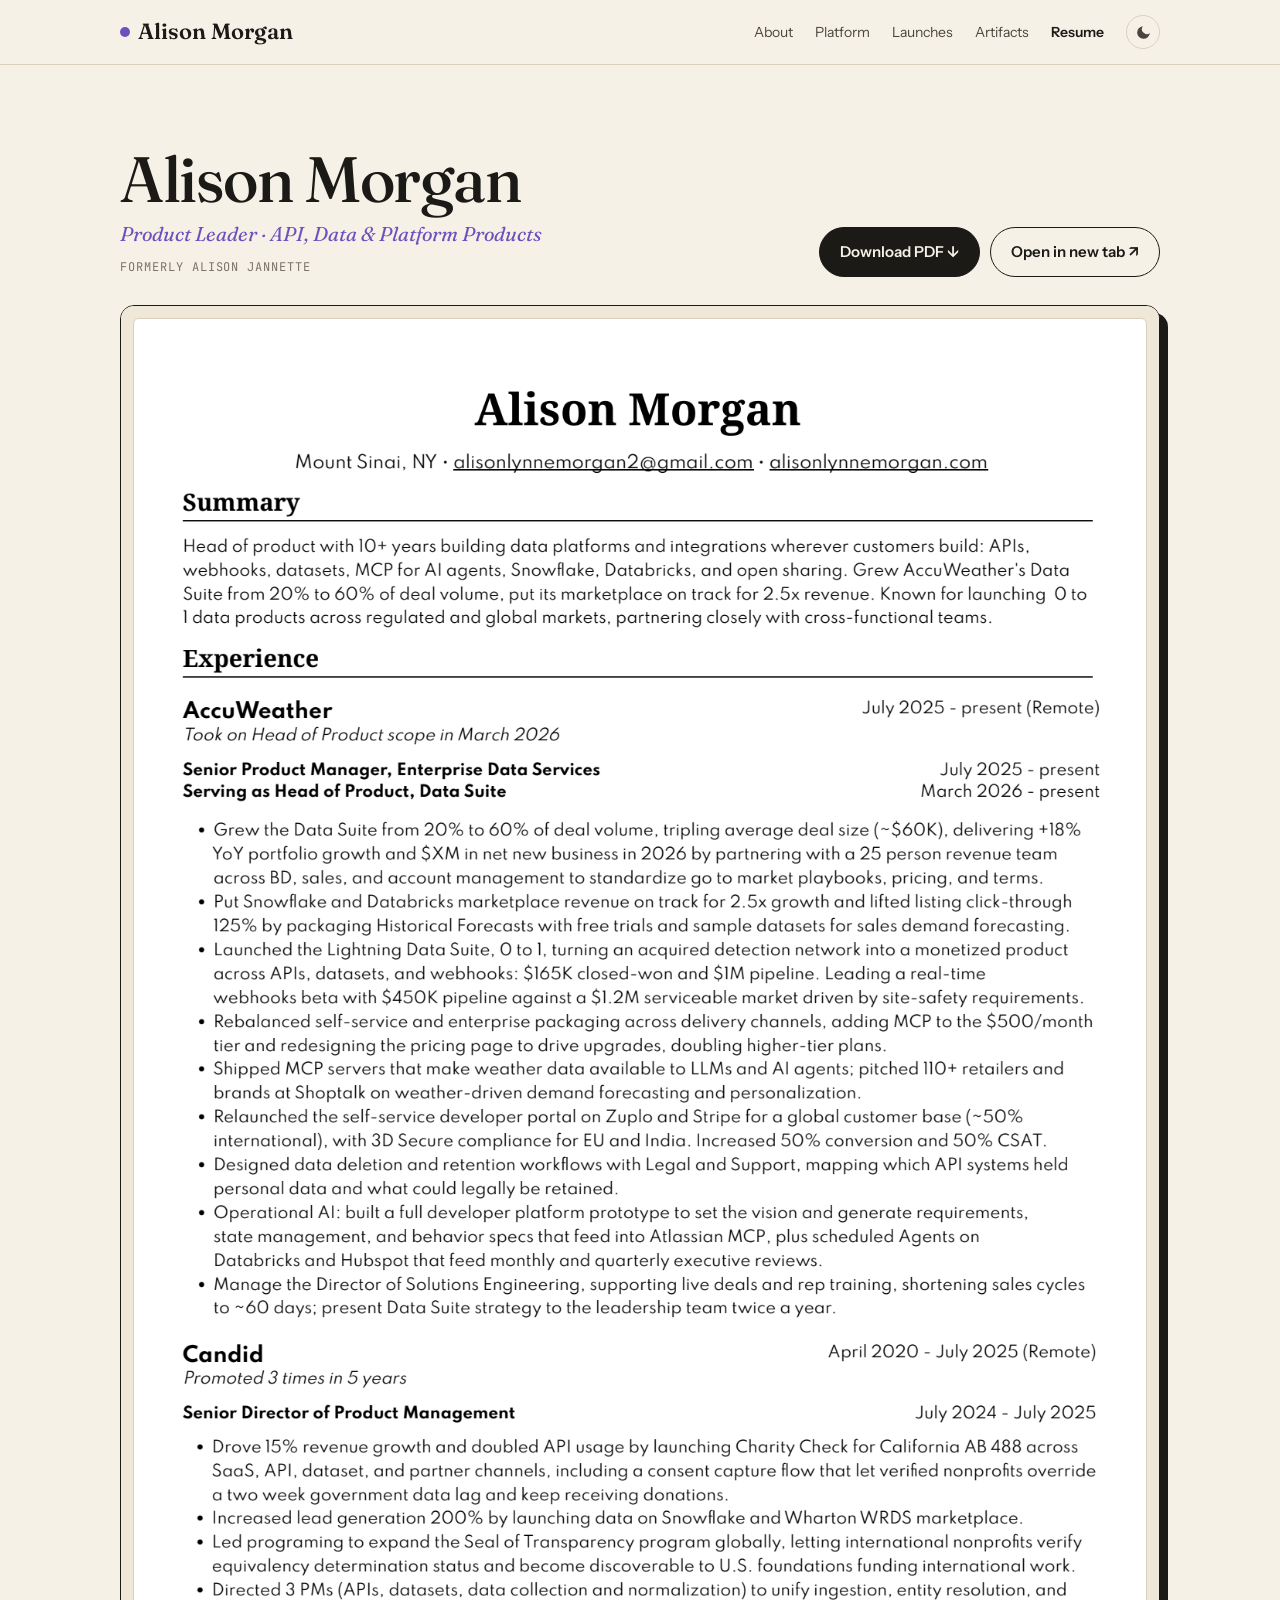
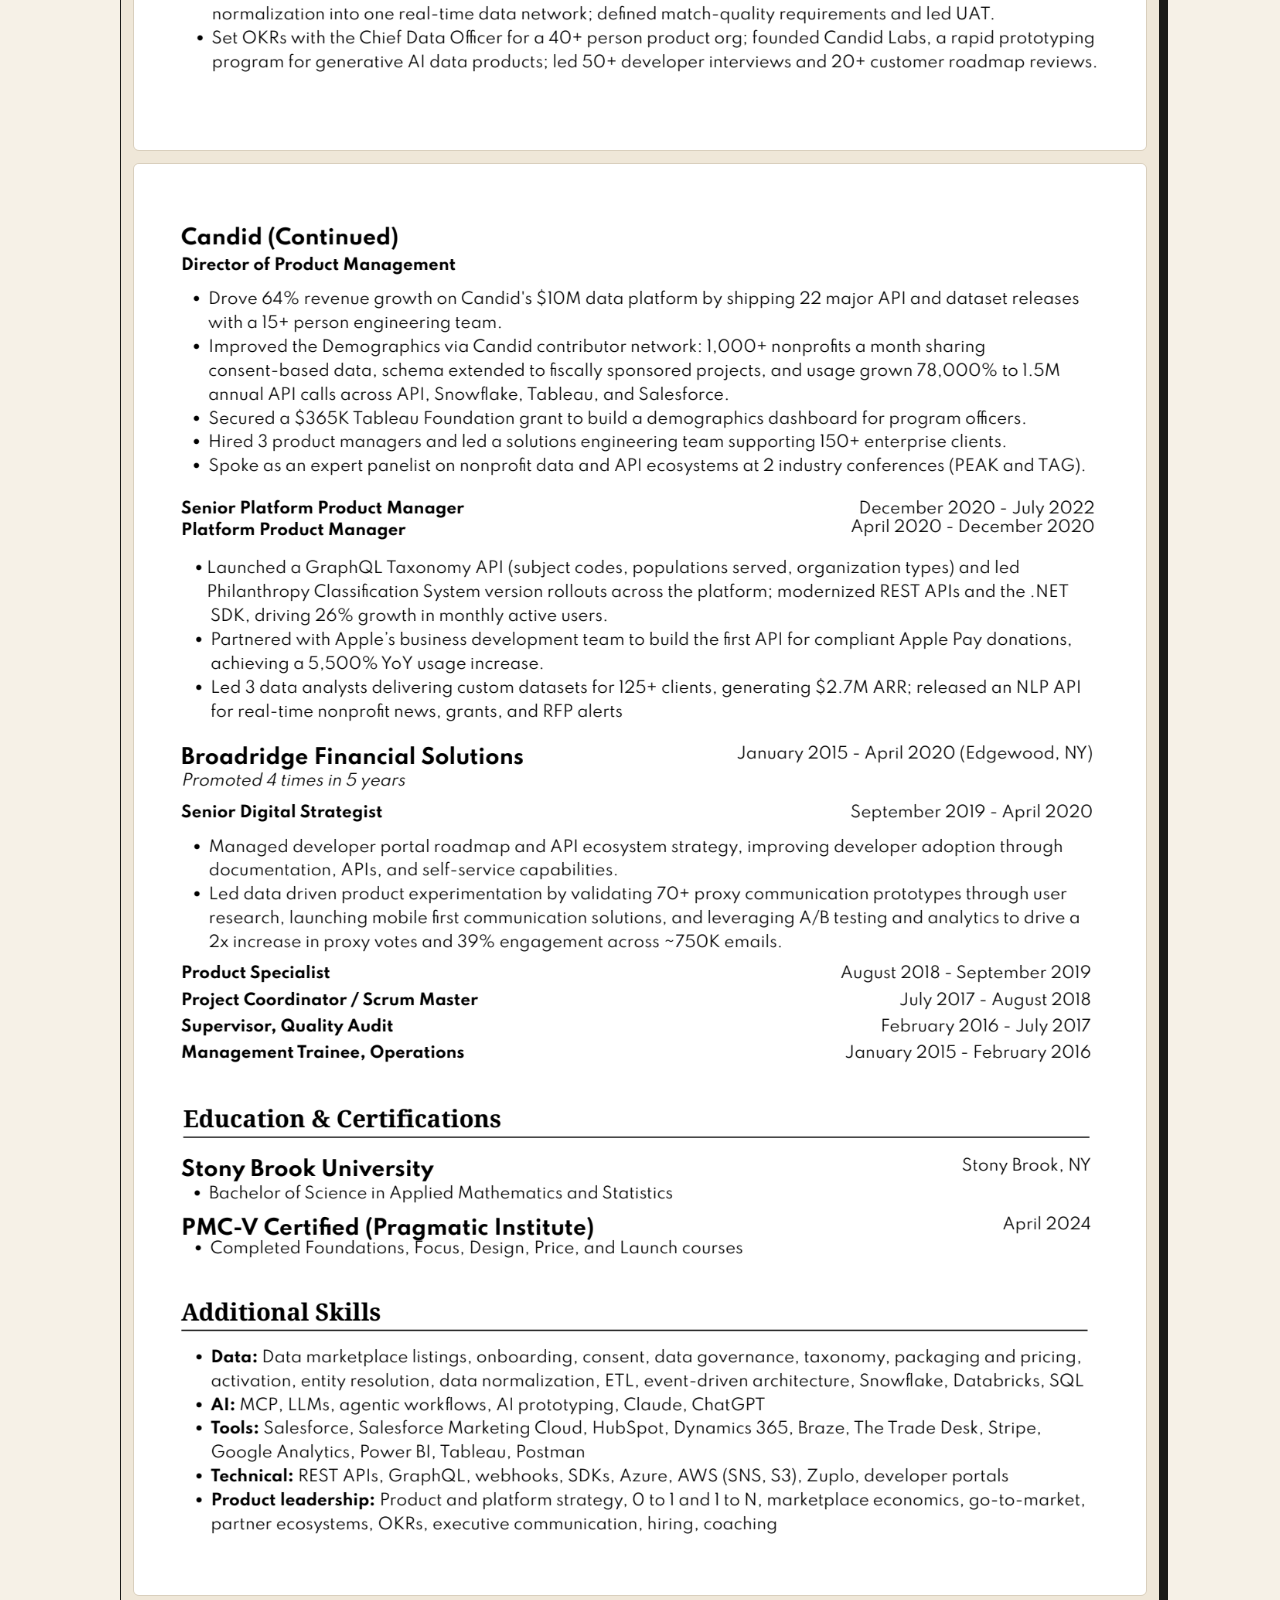
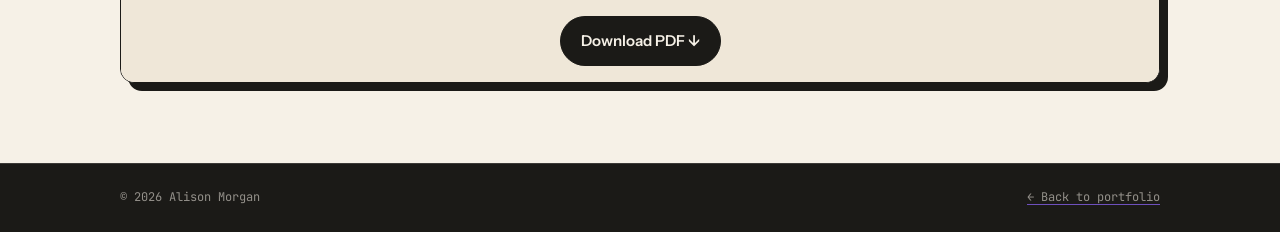
==== commit 350584fd: "Resume 11.06.2026; home page: 18% growth, Lightning closed-won/pipeline, Shoptalk 110+ Co-Authored-B" ====
--- a/resume.html
+++ b/resume.html
@@ -8,7 +8,7 @@
   <link rel="preconnect" href="https://fonts.googleapis.com">
   <link rel="preconnect" href="https://fonts.gstatic.com" crossorigin>
   <link href="https://fonts.googleapis.com/css2?family=Fraunces:ital,opsz,wght,SOFT,WONK@0,9..144,300..700,0..100,0..1;1,9..144,300..700,0..100,0..1&family=Instrument+Sans:wght@400..700&family=JetBrains+Mono:wght@400;500&display=swap" rel="stylesheet">
-  <link rel="stylesheet" href="assets/styles.css?v=20261003c">
+  <link rel="stylesheet" href="assets/styles.css?v=20261106">
   <script>try{var t=localStorage.getItem("theme");if(t==="light"||t==="dark")document.documentElement.setAttribute("data-theme",t);}catch(e){}</script>
   <link rel="icon" href="data:image/svg+xml,<svg xmlns='http://www.w3.org/2000/svg' viewBox='0 0 100 100'><circle cx='50' cy='50' r='40' fill='%236e50bd'/></svg>">
 </head>
@@ -40,24 +40,24 @@
           <p class="aka">formerly Alison Jannette</p>
         </div>
         <div class="resume-actions">
-          <a class="btn" href="Alison_Morgan_Resume.pdf?v=r3" download="Alison_Morgan_Resume.pdf">Download PDF ↓</a>
-          <a class="btn ghost" href="Alison_Morgan_Resume.pdf?v=r3" target="_blank" rel="noopener">Open in new tab ↗</a>
+          <a class="btn" href="Alison_Morgan_Resume.pdf?v=r4" download="Alison_Morgan_Resume.pdf">Download PDF ↓</a>
+          <a class="btn ghost" href="Alison_Morgan_Resume.pdf?v=r4" target="_blank" rel="noopener">Open in new tab ↗</a>
         </div>
       </div>
 
       <!-- To update: replace Alison_Morgan_Resume.pdf and the page images in assets/resume/ -->
       <div class="resume-embed">
-        <object class="resume-pdf" data="Alison_Morgan_Resume.pdf?v=r3#navpanes=0&amp;pagemode=none&amp;view=FitH" type="application/pdf" aria-label="Alison Morgan resume (PDF)">
+        <object class="resume-pdf" data="Alison_Morgan_Resume.pdf?v=r4#navpanes=0&amp;pagemode=none&amp;view=FitH" type="application/pdf" aria-label="Alison Morgan resume (PDF)">
           <!-- Shown when the browser can't display PDFs inline -->
           <div class="resume-pages resume-fallback">
-            <img src="assets/resume/page-1.png?v=r3" alt="Alison Morgan resume, page 1" width="1309" height="1851">
-            <img src="assets/resume/page-2.png?v=r3" alt="Alison Morgan resume, page 2" width="1309" height="1851" loading="lazy">
+            <img src="assets/resume/page-1.png?v=r4" alt="Alison Morgan resume, page 1" width="1309" height="1851">
+            <img src="assets/resume/page-2.png?v=r4" alt="Alison Morgan resume, page 2" width="1309" height="1851" loading="lazy">
           </div>
         </object>
         <div class="resume-pages resume-mobile">
-          <img src="assets/resume/page-1.png?v=r3" alt="Alison Morgan resume, page 1" width="1309" height="1851">
-          <img src="assets/resume/page-2.png?v=r3" alt="Alison Morgan resume, page 2" width="1309" height="1851" loading="lazy">
-          <a class="btn" href="Alison_Morgan_Resume.pdf?v=r3" download="Alison_Morgan_Resume.pdf">Download PDF ↓</a>
+          <img src="assets/resume/page-1.png?v=r4" alt="Alison Morgan resume, page 1" width="1309" height="1851">
+          <img src="assets/resume/page-2.png?v=r4" alt="Alison Morgan resume, page 2" width="1309" height="1851" loading="lazy">
+          <a class="btn" href="Alison_Morgan_Resume.pdf?v=r4" download="Alison_Morgan_Resume.pdf">Download PDF ↓</a>
         </div>
       </div>
     </div>
@@ -70,6 +70,6 @@
     </div>
   </footer>
 
-  <script src="assets/script.js?v=20261003c"></script>
+  <script src="assets/script.js?v=20261106"></script>
 </body>
 </html>
